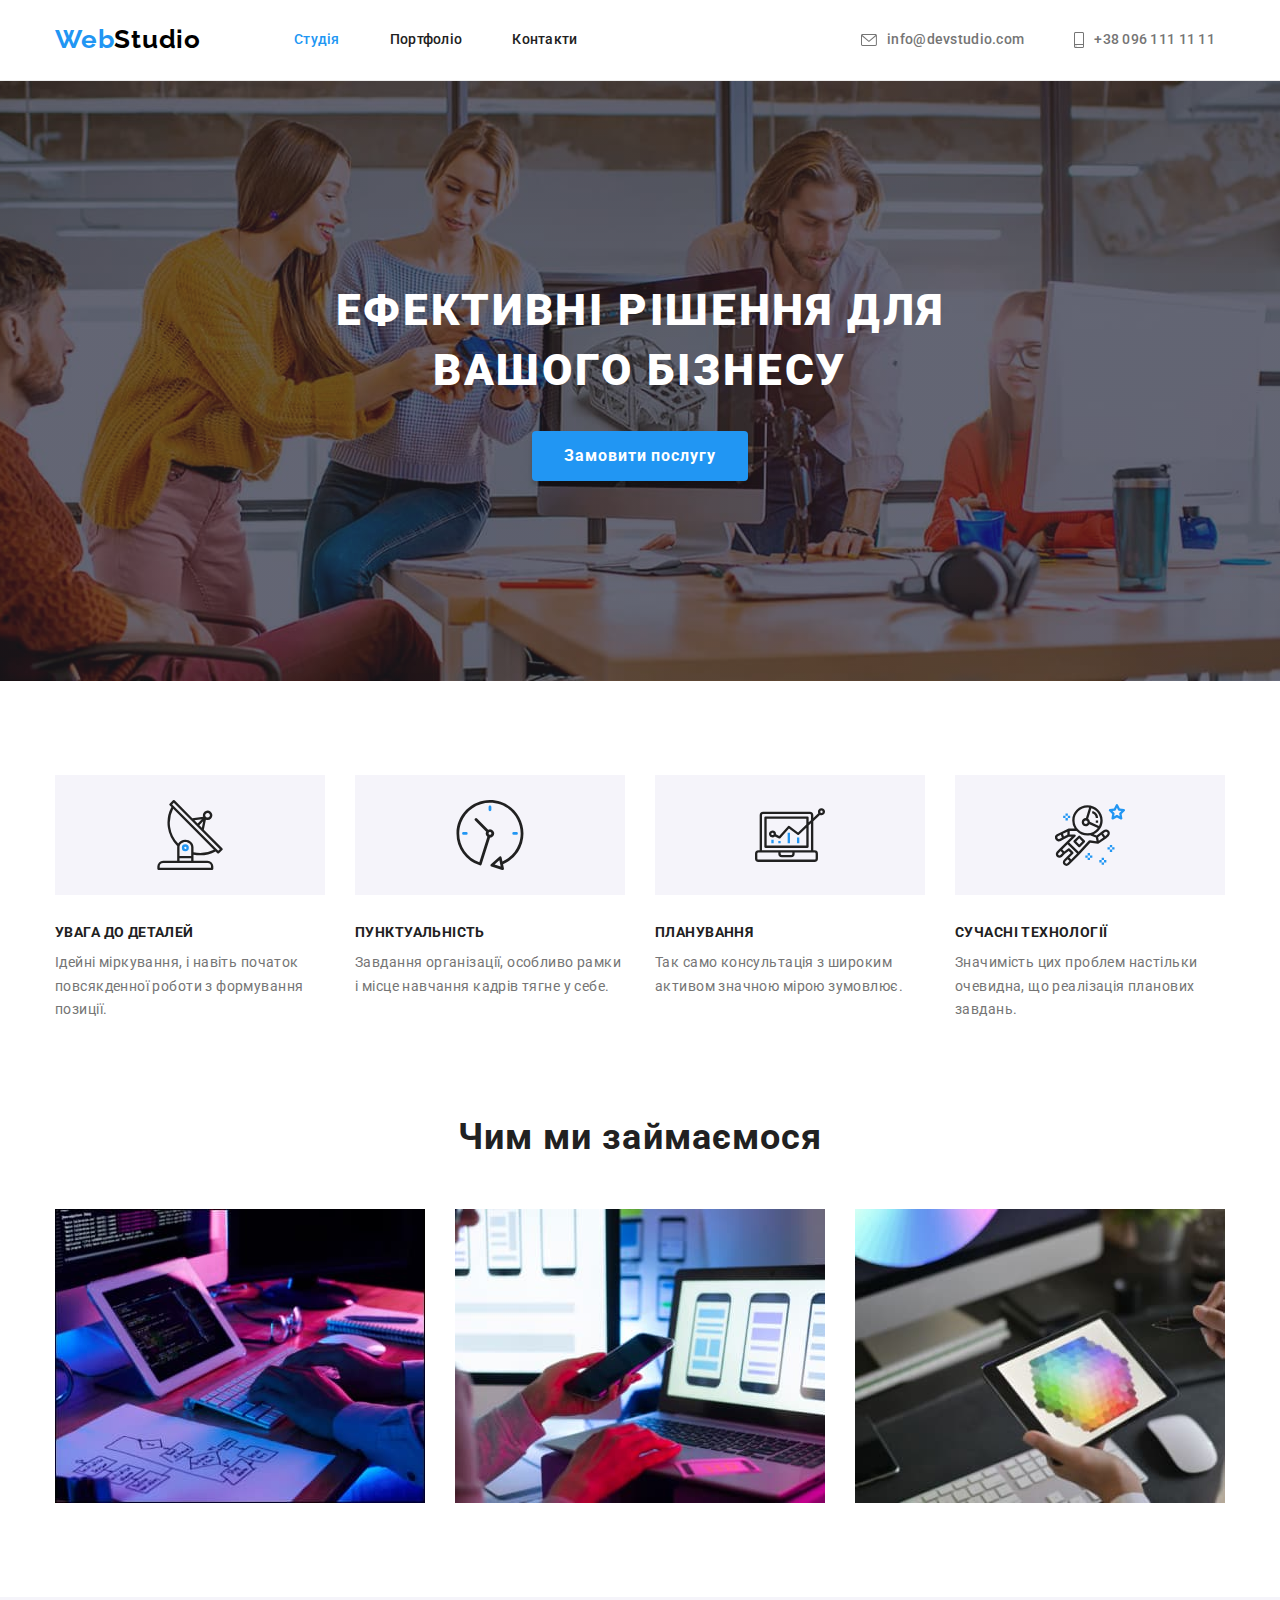
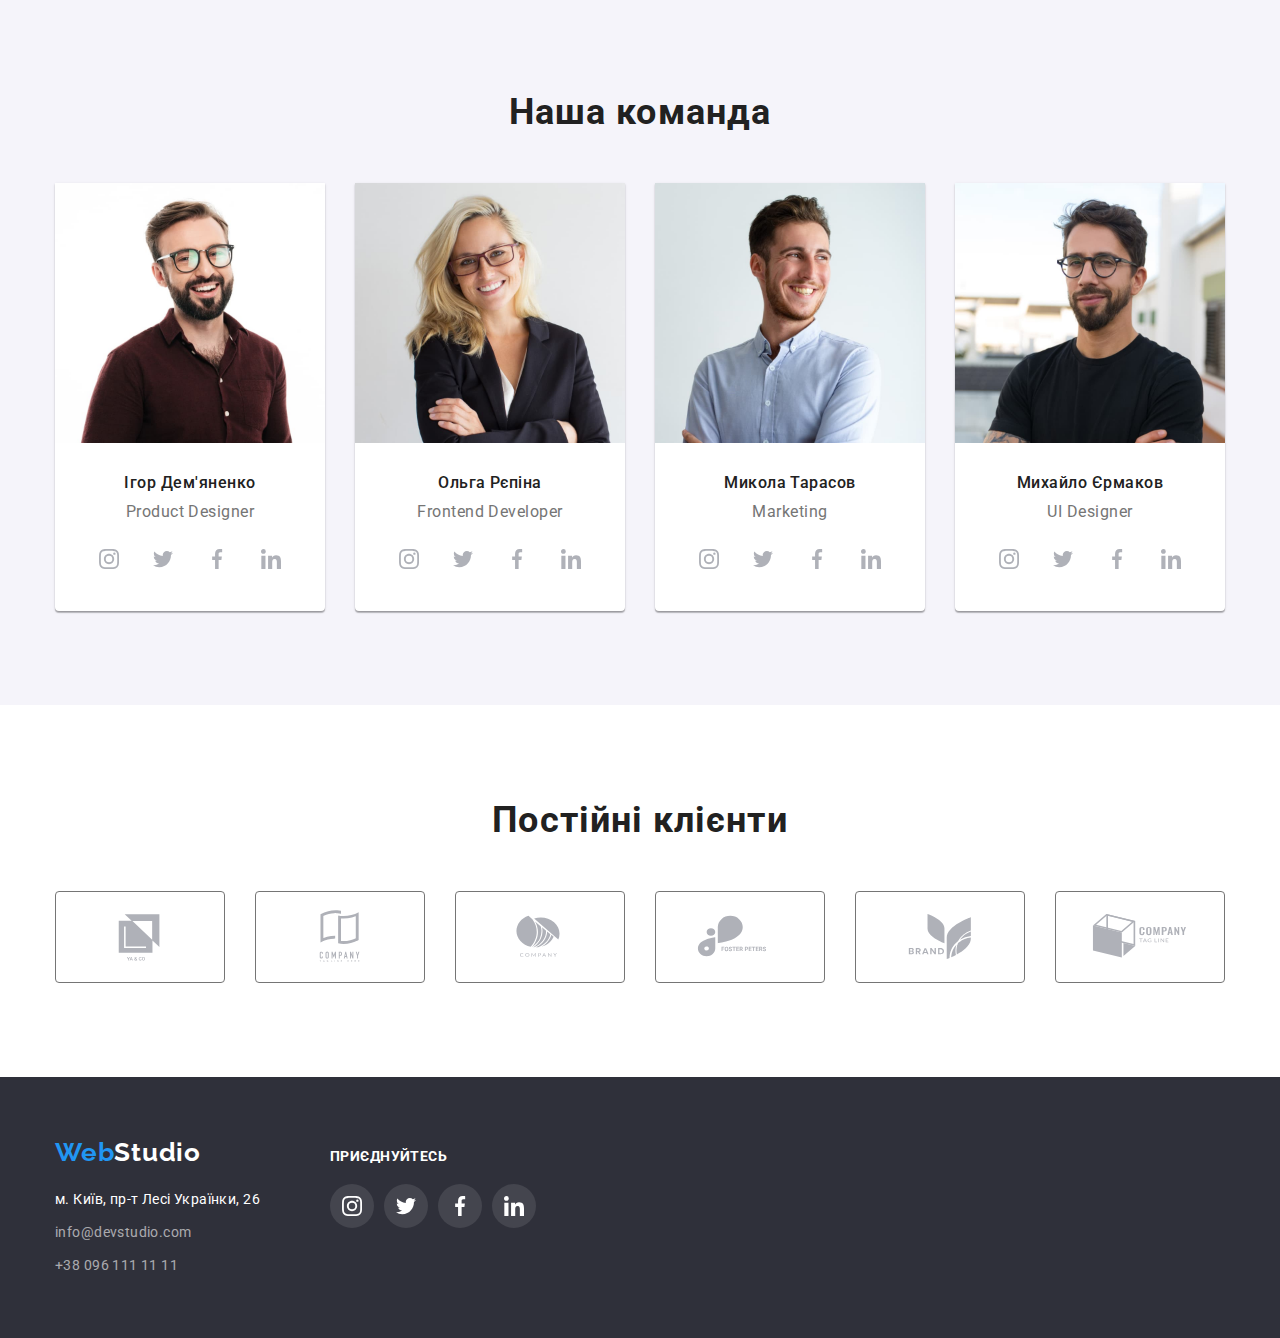
==== index.html @ b71aa913 "first commit with hw4 files" ====
<!DOCTYPE html>
<html lang="uk">
  <head>
    <meta charset="UTF-8" />
    <meta http-equiv="X-UA-Compatible" content="IE=edge" />
    <meta name="viewport" content="width=device-width, initial-scale=1.0" />
    <title>Студія</title>
    <link rel="preconnect" href="https://fonts.googleapis.com" />
    <link rel="preconnect" href="https://fonts.gstatic.com" crossorigin />
    <link
      href="https://fonts.googleapis.com/css2?family=Raleway:wght@700&family=Roboto:wght@400;500;700;900&display=swap"
      rel="stylesheet"
    />
    <link
      rel="stylesheet"
      href="https://cdn.jsdelivr.net/npm/modern-normalize@1.1.0/modern-normalize.min.css"
    />
    <link rel="stylesheet" href="./css/styles.css" />
  </head>
  <body>
    <!-- header of the site -->
    <header class="header-style">
      <div class="container header-container">
        <a class="header-logo link" href="./index.html">
          <span class="logo logo-web">Web</span
          ><span class="logo logo-studio-header">Studio</span></a
        >
        <div class="header-nav">
          <nav>
            <ul class="site-nav list">
              <li class="site-nav-item">
                <a class="header-nav-link link current" href="#">Студія</a>
              </li>
              <li class="site-nav-item">
                <a class="header-nav-link link" href="./portfolio.html"
                  >Портфоліо</a
                >
              </li>
              <li class="site-nav-item">
                <a class="header-nav-link link" href="#">Контакти</a>
              </li>
            </ul>
          </nav>
        </div>

        <div class="contact-container">
          <ul class="list contact">
            <li class="contact-item-icon contact-item">
              <a
                class="link contact-item-link contact"
                href="mailto:info@devstudio.com"
                ><svg class="header-icons" width="16" height="12">
                  <use href="./images/icons.svg#icon-envelope"></use>
                </svg>
                info@devstudio.com
              </a>
            </li>
            <li class="contact-item-icon contact-item">
              <a class="link contact-item-link contact" href="tel:+380961111111"
                ><svg class="header-icons" width="10" height="16">
                  <use href="./images/icons.svg#icon-smartphone"></use>
                </svg>
                +38 096 111 11 11
              </a>
            </li>
          </ul>
        </div>
      </div>
    </header>

    <!-- main content -->
    <main>
      <!-- hero -->
      <section class="hero">
        <div class="container hero-container">
          <h1 class="hero-sign">Ефективні рішення для вашого бізнесу</h1>
          <button type="button" class="button preliminary-btn">
            Замовити послугу
          </button>
        </div>
      </section>

      <!-- specialty -->
      <section class="section specialty">
        <div class="container">
          <h2 class="visually-hidden">Наші переваги</h2>
          <ul class="list specialty-list specialty-container">
            <li class="specialty-item">
              <div class="specialty-icons-container">
                <svg class="business-icons" width="70" height="70">
                  <use href="./images/icons.svg#icon-antenna"></use>
                </svg>
              </div>
              <h3 class="title">увага до деталей</h3>
              <p class="text">
                Ідейні міркування, і навіть початок повсякденної роботи з
                формування позиції.
              </p>
            </li>
            <li class="specialty-item">
              <div class="specialty-icons-container">
                <svg class="business-icons" width="70" height="70">
                  <use href="./images/icons.svg#icon-clock"></use>
                </svg>
              </div>

              <h3 class="title">пунктуальність</h3>
              <p class="text">
                Завдання організації, особливо&nbsp;рамки і місце навчання
                кадрів тягне у&nbsp;себе.
              </p>
            </li>
            <li class="specialty-item">
              <div class="specialty-icons-container">
                <svg class="business-icons" width="70" height="70">
                  <use href="./images/icons.svg#icon-diagram"></use>
                </svg>
              </div>

              <h3 class="title">планування</h3>
              <p class="text">
                Так само консультація з широким активом&nbsp;значною мірою
                зумовлює.
              </p>
            </li>
            <li class="specialty-item">
              <div class="specialty-icons-container">
                <svg class="business-icons" width="70" height="70">
                  <use href="./images/icons.svg#icon-astronaut"></use>
                </svg>
              </div>

              <h3 class="title">сучасні технології</h3>
              <p class="text">
                Значимість цих проблем настільки очевидна, що реалізація
                планових завдань.
              </p>
            </li>
          </ul>
        </div>
      </section>
      <!-- our business -->

      <section class="section business">
        <div class="container">
          <h2 class="section-title">Чим ми займаємося</h2>
          <div class="business-list-container">
            <ul class="list business-list">
              <li class="item">
                <img
                  src="./images/business1.jpg"
                  alt="вид послуг 1"
                  width="370"
                />
              </li>
              <li class="item">
                <img
                  src="./images/business2.jpg"
                  alt="вид послуг 2"
                  width="370"
                />
              </li>
              <li class="item">
                <img
                  src="./images/business3.jpg"
                  alt="вид послуг 3"
                  width="370"
                />
              </li>
            </ul>
          </div>
        </div>
      </section>
      <!-- our team -->
      <section class="section team">
        <div class="container team-container">
          <h2 class="section-title">Наша команда</h2>
          <div class="team-list-container">
            <ul class="list team-list">
              <li class="team-item">
                <img
                  src="./images/team1.jpg"
                  alt="фото Ігоря Дем'яненко"
                  width="270"
                />
                <div class="card">
                  <h3 class="title">Ігор Дем'яненко</h3>
                  <p class="text">Product Designer</p>
                  <ul class="list team-social">
                    <li class="team-social-items">
                      <a
                        class="team-icons-items"
                        href="http://instagram.com"
                        target="_blank"
                        rel="noopener nofollow noreferrer"
                      >
                        <svg class="team-icons" width="20" height="20">
                          <use href="./images/icons.svg#icon-instagram"></use>
                        </svg>
                      </a>
                    </li>

                    <li class="team-social-items">
                      <a
                        class="team-icons-items"
                        href="http://twitter.com"
                        target="_blank"
                        rel="noopener nofollow noreferrer"
                      >
                        <svg class="team-icons" width="20" height="20">
                          <use href="./images/icons.svg#icon-twitter"></use>
                        </svg>
                      </a>
                    </li>
                    <li class="team-social-items">
                      <a
                        class="team-icons-items"
                        href="http://facebook.com"
                        target="_blank"
                        rel="noopener nofollow noreferrer"
                      >
                        <svg class="team-icons" width="20" height="20">
                          <use href="./images/icons.svg#icon-facebook"></use>
                        </svg>
                      </a>
                    </li>
                    <li class="team-social-items">
                      <a
                        class="team-icons-items"
                        href="http://linkedin.com"
                        target="_blank"
                        rel="noopener nofollow noreferrer"
                      >
                        <svg class="team-icons" width="20" height="20">
                          <use href="./images/icons.svg#icon-linkedin"></use>
                        </svg>
                      </a>
                    </li>
                  </ul>
                </div>
              </li>
              <li class="team-item">
                <img
                  src="./images/team2.jpg"
                  alt="фото Ольги Рєпіною"
                  width="270"
                />
                <div class="card">
                  <h3 class="title">Ольга Рєпіна</h3>
                  <p class="text">Frontend Developer</p>
                  <ul class="list team-social">
                    <li class="team-social-items">
                      <a
                        class="team-icons-items"
                        href="http://instagram.com"
                        target="_blank"
                        rel="noopener nofollow noreferrer"
                      >
                        <svg class="team-icons" width="20" height="20">
                          <use href="./images/icons.svg#icon-instagram"></use>
                        </svg>
                      </a>
                    </li>

                    <li class="team-social-items">
                      <a
                        class="team-icons-items"
                        href="http://twitter.com"
                        target="_blank"
                        rel="noopener nofollow noreferrer"
                      >
                        <svg class="team-icons" width="20" height="20">
                          <use href="./images/icons.svg#icon-twitter"></use>
                        </svg>
                      </a>
                    </li>
                    <li class="team-social-items">
                      <a
                        class="team-icons-items"
                        href="http://facebook.com"
                        target="_blank"
                        rel="noopener nofollow noreferrer"
                      >
                        <svg class="team-icons" width="20" height="20">
                          <use href="./images/icons.svg#icon-facebook"></use>
                        </svg>
                      </a>
                    </li>
                    <li class="team-social-items">
                      <a
                        class="team-icons-items"
                        href="http://linkedin.com"
                        target="_blank"
                        rel="noopener nofollow noreferrer"
                      >
                        <svg class="team-icons" width="20" height="20">
                          <use href="./images/icons.svg#icon-linkedin"></use>
                        </svg>
                      </a>
                    </li>
                  </ul>
                </div>
              </li>
              <li class="team-item">
                <img
                  src="./images/team3.jpg"
                  alt="фото Миколи Тарасова"
                  width="270"
                />
                <div class="card">
                  <h3 class="title">Микола Тарасов</h3>
                  <p class="text">Marketing</p>
                  <ul class="list team-social">
                    <li class="team-social-items">
                      <a
                        class="team-icons-items"
                        href="http://instagram.com"
                        target="_blank"
                        rel="noopener nofollow noreferrer"
                      >
                        <svg class="team-icons" width="20" height="20">
                          <use href="./images/icons.svg#icon-instagram"></use>
                        </svg>
                      </a>
                    </li>

                    <li class="team-social-items">
                      <a
                        class="team-icons-items"
                        href="http://twitter.com"
                        target="_blank"
                        rel="noopener nofollow noreferrer"
                      >
                        <svg class="team-icons" width="20" height="20">
                          <use href="./images/icons.svg#icon-twitter"></use>
                        </svg>
                      </a>
                    </li>
                    <li class="team-social-items">
                      <a
                        class="team-icons-items"
                        href="http://facebook.com"
                        target="_blank"
                        rel="noopener nofollow noreferrer"
                      >
                        <svg class="team-icons" width="20" height="20">
                          <use href="./images/icons.svg#icon-facebook"></use>
                        </svg>
                      </a>
                    </li>
                    <li class="team-social-items">
                      <a
                        class="team-icons-items"
                        href="http://linkedin.com"
                        target="_blank"
                        rel="noopener nofollow noreferrer"
                      >
                        <svg class="team-icons" width="20" height="20">
                          <use href="./images/icons.svg#icon-linkedin"></use>
                        </svg>
                      </a>
                    </li>
                  </ul>
                </div>
              </li>
              <li class="team-item">
                <img
                  src="./images/team4.jpg"
                  alt="фото Михайла Єрмакова"
                  width="270"
                />
                <div class="card">
                  <h3 class="title">Михайло Єрмаков</h3>
                  <p class="text">UI Designer</p>
                  <ul class="list team-social">
                    <li class="team-social-items">
                      <a
                        class="team-icons-items"
                        href="http://instagram.com"
                        target="_blank"
                        rel="noopener nofollow noreferrer"
                      >
                        <svg class="team-icons" width="20" height="20">
                          <use href="./images/icons.svg#icon-instagram"></use>
                        </svg>
                      </a>
                    </li>

                    <li class="team-social-items">
                      <a
                        class="team-icons-items"
                        href="http://twitter.com"
                        target="_blank"
                        rel="noopener nofollow noreferrer"
                      >
                        <svg class="team-icons" width="20" height="20">
                          <use href="./images/icons.svg#icon-twitter"></use>
                        </svg>
                      </a>
                    </li>
                    <li class="team-social-items">
                      <a
                        class="team-icons-items"
                        href="http://facebook.com"
                        target="_blank"
                        rel="noopener nofollow noreferrer"
                      >
                        <svg class="team-icons" width="20" height="20">
                          <use href="./images/icons.svg#icon-facebook"></use>
                        </svg>
                      </a>
                    </li>
                    <li class="team-social-items">
                      <a
                        class="team-icons-items"
                        href="http://linkedin.com"
                        target="_blank"
                        rel="noopener nofollow noreferrer"
                      >
                        <svg class="team-icons" width="20" height="20">
                          <use href="./images/icons.svg#icon-linkedin"></use>
                        </svg>
                      </a>
                    </li>
                  </ul>
                </div>
              </li>
            </ul>
          </div>
        </div>
      </section>
      <section class="section clients">
        <div class="container">
          <h2 class="clients-text section-title">Постійні клієнти</h2>
          <ul class="clients-list list">
            <li class="client-items">
              <a href="" class="clients-icons-items">
                <svg class="client-icons" width="106" height="60">
                  <use href="./images/icons.svg#icon-logo-1"></use>
                </svg>
              </a>
            </li>
            <li class="client-items">
              <a href="" class="clients-icons-items">
                <svg class="client-icons" width="106" height="60">
                  <use href="./images/icons.svg#icon-logo-2"></use>
                </svg>
              </a>
            </li>
            <li class="client-items">
              <a href="" class="clients-icons-items">
                <svg class="client-icons" width="106" height="60">
                  <use href="./images/icons.svg#icon-logo-3"></use>
                </svg>
              </a>
            </li>
            <li class="client-items">
              <a href="" class="clients-icons-items">
                <svg class="client-icons" width="106" height="60">
                  <use href="./images/icons.svg#icon-logo-4"></use>
                </svg>
              </a>
            </li>
            <li class="client-items">
              <a href="" class="clients-icons-items">
                <svg class="client-icons" width="106" height="60">
                  <use href="./images/icons.svg#icon-logo-5"></use>
                </svg>
              </a>
            </li>
            <li class="client-items">
              <a href="" class="clients-icons-items">
                <svg class="client-icons" width="106" height="60">
                  <use href="./images/icons.svg#icon-logo-6"></use>
                </svg>
              </a>
            </li>
          </ul>
        </div>
      </section>
    </main>
    <!-- background -->
    <footer class="footer-style">
      <div class="container footer-container">
        <div class="footer-contacts">
          <a href="./index.html" class="link logo-footer"
            ><span class="logo logo-web">Web</span
            ><span class="logo logo-studio-footer">Studio</span></a
          >
          <address>
            <ul class="address-list list">
              <li class="footer-item">
                <a
                  href="https://goo.gl/maps/tbxTE9ojFHjDwj2v6"
                  target="_blank"
                  rel="noopener nofollow noreferrer"
                  class="location link"
                  >м. Київ, пр-т Лесі Українки, 26</a
                >
              </li>
              <li class="footer-item">
                <a href="mailto:info@devstudio.com" class="address-style link"
                  >info@devstudio.com</a
                >
              </li>
              <li class="footer-item">
                <a href="tel:+380961111111" class="address-style link"
                  >+38 096 111 11 11</a
                >
              </li>
            </ul>
          </address>
        </div>
        <div class="footer-social">
          <p class="footer-text">приєднуйтесь</p>
          <ul class="list footer-social-list">
            <li class="footer-social-item">
              <a
                href="http://instagram.com"
                target="_blank"
                rel="noopener nofollow noreferrer"
                class="footer-icons-items"
              >
                <svg class="footer-team-icons" width="20" height="20">
                  <use href="./images/icons.svg#icon-instagram"></use>
                </svg>
              </a>
            </li>
            <li class="footer-social-item">
              <a
                href="http://twitter.com"
                target="_blank"
                rel="noopener nofollow noreferrer"
                class="footer-icons-items"
              >
                <svg class="footer-team-icons" width="20" height="20">
                  <use href="./images/icons.svg#icon-twitter"></use>
                </svg>
              </a>
            </li>
            <li class="footer-social-item">
              <a
                href="http://facebook.com"
                target="_blank"
                rel="noopener nofollow noreferrer"
                class="footer-icons-items"
              >
                <svg class="footer-team-icons" width="20" height="20">
                  <use href="./images/icons.svg#icon-facebook"></use>
                </svg>
              </a>
            </li>
            <li class="footer-social-item">
              <a
                href="http://linkedin.com"
                target="_blank"
                rel="noopener nofollow noreferrer"
                class="footer-icons-items"
              >
                <svg class="footer-team-icons" width="20" height="20">
                  <use href="./images/icons.svg#icon-linkedin"></use>
                </svg>
              </a>
            </li>
          </ul>
        </div>
      </div>
    </footer>
  </body>
</html>
---- css/styles.css ----
html {
  box-sizing: border-box;
}

:root {
  --main-color: #212121;
  --active-color: #2196F3;
  --second-color: #757575;
  --button-color: #f5f4fa;
  --icons-color: #AFB1B8;
  --main-white-color: #ffffff;
  --hero-background: #2F303A;
  --main-background: #F5F5F5;
  --main-font: 'Roboto', sans-serif;
  --second-font: 'Raleway', sans-serif;
}

* ::after,
::before {
  box-sizing: inherit;
}

body {
  font-family: 'Roboto', sans-serif;
  color: var(--main-color);
  background-color: var(--main-white-color);
}

a {
  text-decoration: none;
}

h1,
h2,
h3,
h4,
h5,
h6,
p,
ul {
  margin: 0px;
  padding: 0px;
}

img {
  display: block;
  max-width: 100%;
  height: auto;
}

.list {
  list-style: none;
}

.section-title {
  font-weight: 700;
  font-size: 36px;
  line-height: 1.17;
  text-align: center;
  letter-spacing: 0.03em;
}

.text {
  letter-spacing: 0.03em;
  color: var(--second-color);
}

.button {
  cursor: pointer;
  font-family: inherit;
  text-align: center;
  border-radius: 4px;
  border: transparent;
}

.container {
  width: 1200px;
  margin-left: auto;
  margin-right: auto;
  padding: 0 15px;
}

/* header styles */
/* logo comment */

.header-style {
  border-bottom: 1px solid #ECECEC;
}

.header-container {
  display: flex;

  padding: 0 15px 0 15px;
}

.header-nav {
  display: flex;
  align-items: center;
}

.logo {
  font-family: var(--second-font);
  font-weight: 700;
  font-size: 26px;
  line-height: 1.19;
  letter-spacing: 0.03em;
}

.header-logo {
  margin-right: 93px;
  padding: 24px 0;
  align-items: center;
}

.site-nav,
.contact {
  font-weight: 500;
  font-size: 14px;
  line-height: 1.14;
  letter-spacing: 0.02em;
}

.site-nav-item:not(:last-child) {
  margin-right: 50px;
}

.site-nav .link {
  color: var(--main-color);
}

.header-nav-link {
  display: block;
  padding: 32px 0;
}

.contact {
  color: var(--second-color);
  display: flex;
  align-items: center;
  justify-content: center;
}

.contact-container {
  display: flex;
  align-items: center;
  margin-left: auto;
}

.contact .contact-item:not(:last-child) {
  margin-right: 50px;
}

.contact-item-link {
  padding: 32px 0;
}

.contact-item-icon {
  margin-right: 10px;
  fill: var(--second-color);

}

/* .contact .mail {
  padding: 32px 0;
} */

.site-nav .link:hover,
.site-nav .link:focus,
.contact .link:hover,
.contact .link:focus,
.footer-style .link:hover,
.footer-style .link:focus,
.contact-item-icon:hover,
.contact-item-icon:focus {
  color: var(--active-color);
  fill: currentColor;
}

.header-icons {
  margin-right: 10px;
  /* padding-right: 10px; */
}

.site-nav .link:active,
.contact .link:active {
  color: var(--active-color);
}

.site-nav .link.current {
  color: var(--active-color);
}

.site-nav {
  display: flex;
}

.visually-hidden {
  position: absolute;
  width: 1px;
  height: 1px;
  margin: -1px;
  border: 0;
  padding: 0;
  white-space: nowrap;
  clip-path: inset(100%);
  clip: rect(0 0 0 0);
  overflow: hidden;
}

/* main styles */
.section {
  padding-bottom: 94px;
}

/* hero styles */
.hero {
  background: var(--hero-background);
  padding-top: 200px;
  padding-bottom: 200px;
  background-image: linear-gradient(rgba(47, 48, 58, 0.4), rgba(47, 48, 58, 0.4)), url(../images/background-hero.jpg);
  background-repeat: no-repeat;
  max-width: 1600px;
  margin-left: auto;
  margin-right: auto;
  background-position: center;
  background-size: cover;
}

h1 {
  font-weight: 900;
  font-size: 44px;
  line-height: 1.36;
  text-align: center;
  letter-spacing: 0.06em;
  text-transform: uppercase;
  color: var(--main-white-color);
  margin-bottom: 30px;
}

.hero-sign {
  margin-left: auto;
  margin-right: auto;
  width: 696px;
}

.preliminary-btn {
  font-weight: 700;
  font-size: 16px;
  line-height: 1.88;
  letter-spacing: 0.06em;
  color: var(--main-white-color);
  background-color: var(--active-color);
  box-shadow: 0px 4px 4px rgba(0, 0, 0, 0.15);

  display: block;
  margin-left: auto;
  margin-right: auto;
  align-items: center;
  height: 50px;
  width: 216px;
}

.preliminary-btn:hover,
.preliminary-btn:focus {
  background-color: #188CE8;
}

.filter-btn:hover,
.filter-btn:focus {
  color: var(--main-white-color);
  background: var(--active-color);
}

/* specialty styles */

.specialty {
  padding-top: 94px;
}

.specialty-container {
  display: flex;
  padding-left: 0;
}

.specialty-icons-container {
  width: 270px;
  background-color: #F5F4FA;
  display: flex;
  align-items: center;
  justify-content: center;
  margin-bottom: 30px;
  padding: 25px 100px;
}

.business-icons {
  fill: #212121;

}

.specialty .title {
  font-weight: 700;
  font-size: 14px;
  line-height: 1.14;
  letter-spacing: 0.03em;
  text-transform: uppercase;
  margin-bottom: 10px;
}

.specialty .text {
  font-size: 14px;
  line-height: 1.71;
}

.specialty-item {
  width: 270px;
}

.specialty-item:not(:last-child) {
  margin-right: 30px;
}

/* our business styles */
.business-list {
  display: flex;
}

.business .section-title {
  margin-bottom: 50px;
}

.business .item:not(:last-child) {
  margin-right: 30px;
}

.business .item {
  margin-bottom: 0px;
}

/* out team styles */
.team {
  letter-spacing: 0.03em;
  text-align: center;
  background: var(--button-color);
  padding-top: 94px;
}

.team .section-title {
  margin-bottom: 50px;
}


.team-list {
  display: flex;
  padding-right: 0;
}

.team-item {
  background: var(--main-white-color);
  box-shadow: 0px 1px 3px rgba(0, 0, 0, 0.12), 0px 1px 1px rgba(0, 0, 0, 0.14), 0px 2px 1px rgba(0, 0, 0, 0.2);
  border-radius: 0px 0px 4px 4px;
  flex-basis: calc((100% - 30px) / 4);
}

.team-item:not(:last-child) {
  margin-right: 30px;
}

.team .title {
  font-weight: 500;
  font-size: 16px;
  line-height: 1.1875;
  text-align: center;
  letter-spacing: 0.03em;
  margin-bottom: 10px;
}

.team-social {
  display: flex;
  align-items: center;
  justify-content: center;
  color: var(--icons-color);
  flex-basis: calc((100% - 10px) / 4);
}


.team-social-items {
  width: 44px;
  height: 44px;
  fill: var(--icons-color);
}

.team-icons-items {
  display: flex;
  width: 100%;
  height: 100%;
  align-items: center;
  justify-content: center;
  fill: var(--icons-color);
}

.team-icons-items:hover,
.team-icons-items:focus {
  fill: var(--main-white-color);
  border-radius: 50%;
  background-color: var(--active-color);
}

.team-social-items {
  border-radius: 50%;
}

.team-social-items:not(:last-child) {
  margin-right: 10px;
}

.team .text {
  font-size: 16px;
  line-height: 1.19;
  text-align: center;
  margin-bottom: 16px;
}

.team .card {
  padding-top: 30px;
  padding-bottom: 30px;
}

/* clients-styles */
.clients {
  padding-top: 94px;
}

.clients-text {
  margin-bottom: 50px;
}

.clients-list {
  display: flex;
  align-items: center;
  justify-content: space-between;
}

.client-items {
  fill: var(--icons-color);
}

.clients-icons-items {
  border: 1px solid var(--second-color);
  border-radius: 4px;
  fill: var(--icons-color);
  display: flex;
  align-items: center;
  justify-content: center;
  width: 170px;
  height: 92px;
}

.clients-icons-items:hover,
.clients-icons-items:focus {
  fill: var(--active-color);
  border: 1px solid var(--active-color);
}

/* projects-styles */

.project-section {
  padding-top: 94px;
  padding-bottom: 94px;
}

.projects-filter {
  display: flex;
  flex-wrap: wrap;
  margin-bottom: 50px;
  justify-content: center;
}

.filter-btn {
  font-weight: 500;
  font-size: 16px;
  line-height: 1.62;
  letter-spacing: 0.03em;
  color: var(--main-color);
  background: var(--button-color);
  /* box-shadow: 0px 3px 1px rgba(0, 0, 0, 0.1), 0px 1px 2px rgba(0, 0, 0, 0.08), 0px 2px 2px rgba(0, 0, 0, 0.12); */
  padding: 6px 22px;
}

.filter-btn:hover,
.filter-btn:focus {
  box-shadow: 0px 3px 1px rgba(0, 0, 0, 0.1), 0px 1px 2px rgba(0, 0, 0, 0.08), 0px 2px 2px rgba(0, 0, 0, 0.12);
}

.filter-item:not(:last-child) {
  margin-right: 8px;
}

.projects .title {
  font-weight: 700;
  font-size: 18px;
  line-height: 2;
  letter-spacing: 0.06em;
  margin-bottom: 4px;
}

.projects .text {
  font-size: 16px;
  line-height: 1.875;
}

.projects {
  background-color: var(--main-white-color);
  display: flex;
  flex-wrap: wrap;
  align-items: center;
}

.project-description {
  padding: 20px 24px;
  border: 1px solid #EEEEEE;
  border-top: none;
}

.item {

  margin-bottom: 30px;
  margin-right: 30px;
  flex-basis: calc((100% - 30px * 2) / 3);
}

.item:nth-child(3n+3) {
  margin-right: 0;
}

.item:nth-last-child(-n+3) {
  margin-bottom: 0;
}

.item:hover {
  box-shadow: 0px 1px 1px rgba(0, 0, 0, 0.12), 0px 4px 4px rgba(0, 0, 0, 0.06), 1px 4px 6px rgba(0, 0, 0, 0.16);
}

/* footer styles */
.footer-container {
  display: flex;
  align-items: baseline;
}

.footer-style {
  background: #2F303A;
  padding-top: 60px;
  padding-bottom: 60px;
}

.logo-footer-style {
  padding-bottom: 20px;
}

.logo-web {
  color: var(--active-color);
}

.logo-studio-header {
  color: #000000;
}

.logo-studio-footer {
  color: var(--main-white-color);
}

.logo-footer {
  display: inline-block;
  margin-bottom: 20px;
}

address {
  font-style: normal;
  font-size: 14px;
  line-height: 1.71;
  letter-spacing: 0.03em;
}

.address-list .location {
  color: var(--main-white-color);
}

/* a[href*="goo.gl"] {
  color: var(--main-white-color);
} */

/* a[href*="goo.gl"]:hover,
a[href*="goo.gl"]:focus {
  color: var(--active-color);
} */

.address-style {
  color: rgba(255, 255, 255, 0.6);
}

.footer-item:not(:last-child) {
  margin-bottom: 9px;

}

.footer-contacts {
  margin-right: 70px;
}

.footer-social-list {
  display: flex;
  align-items: center;
  margin-left: 0;
}

.footer-social {
  align-items: center;
}

.footer-text {
  font-weight: 700;
  font-size: 14px;
  line-height: 16px;
  letter-spacing: 0.03em;
  text-transform: uppercase;

  color: #FFFFFF;
  margin-bottom: 20px;
}

.footer-icons-items {
  width: 44px;
  height: 44px;
  display: flex;
  align-items: center;
  justify-content: center;
}

.footer-social-item:not(:last-child) {
  margin-right: 10px;
}

.footer-social-item {
  border-radius: 50%;
  background: rgba(255, 255, 255, 0.1);
}

.footer-social-item:hover {
  background: var(--active-color);
}

.footer-team-icons {
  fill: var(--main-white-color);
}

.footer-team-icons:hover,
.footer-team-icons:focus {
  fill: var(--main-white-color);
}

.footer-icons-items:focus {
  background-color: var(--active-color);
  border-radius: 50%;
}
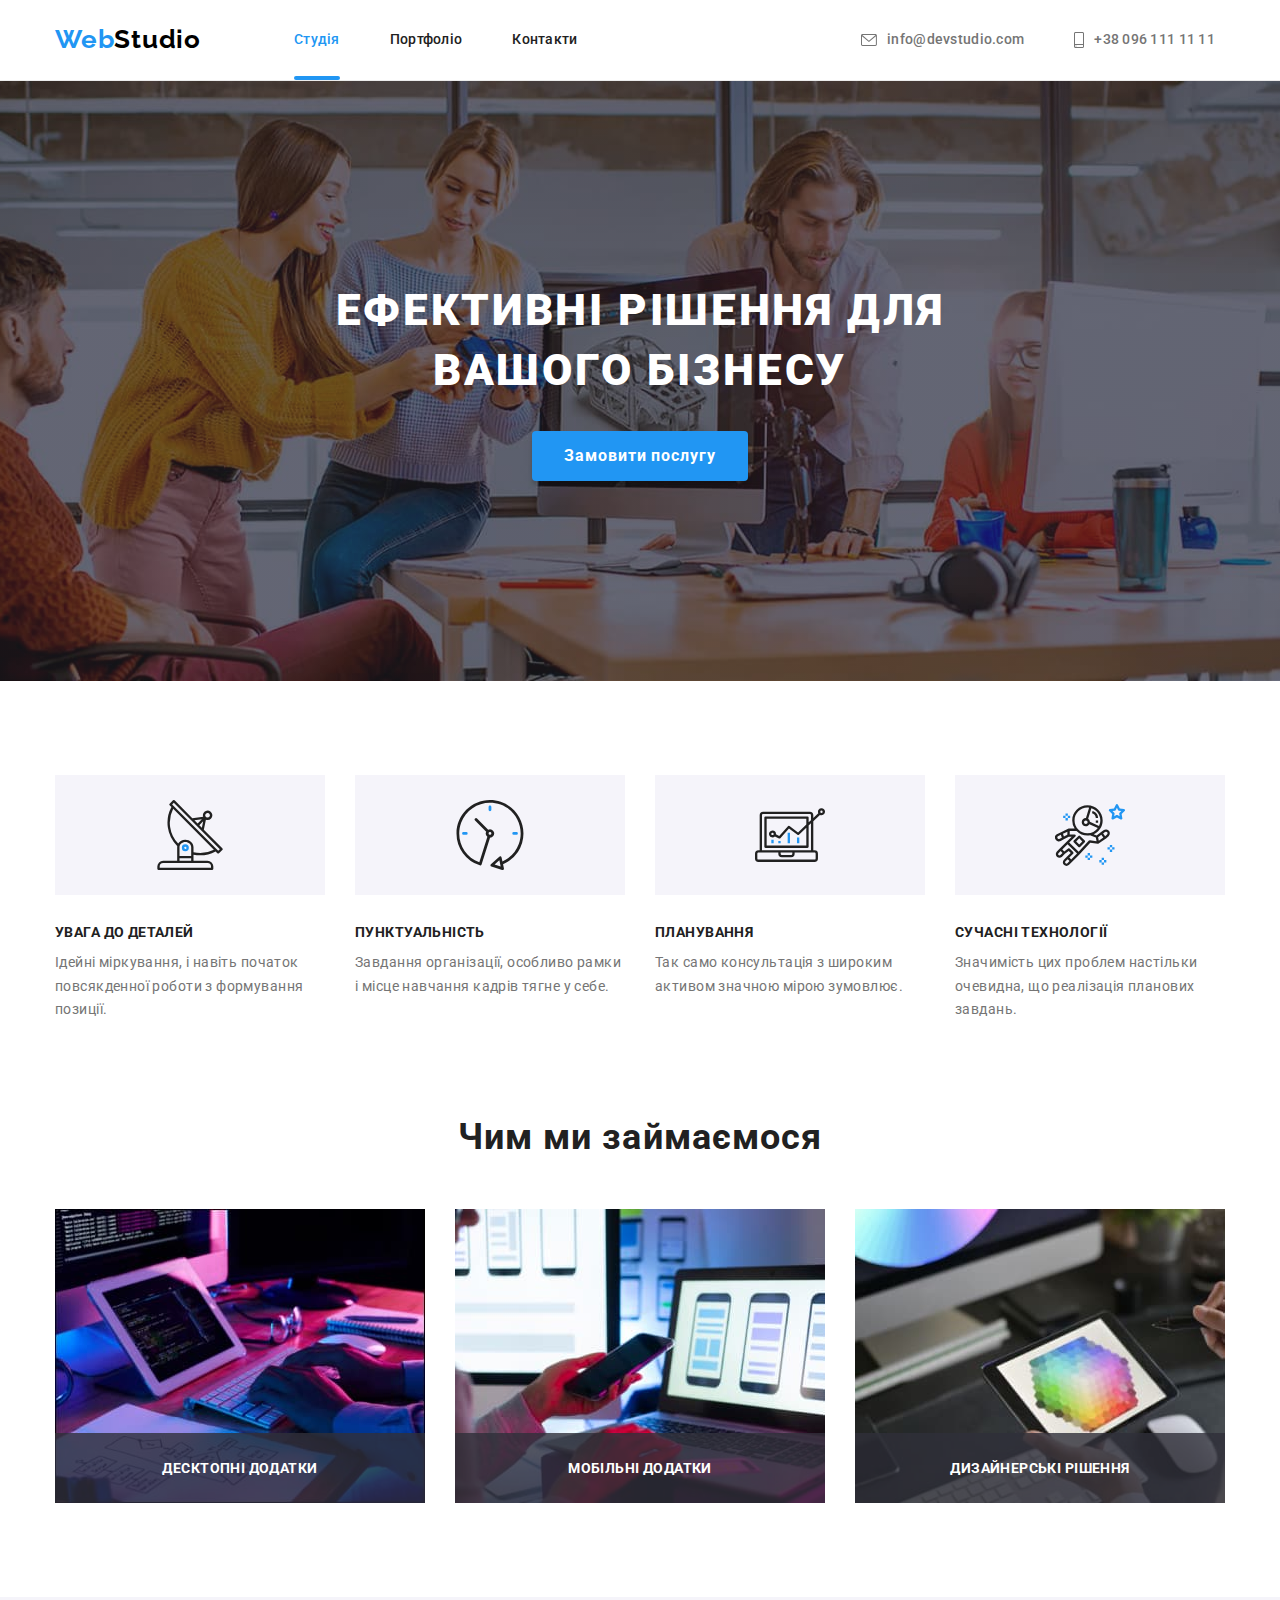
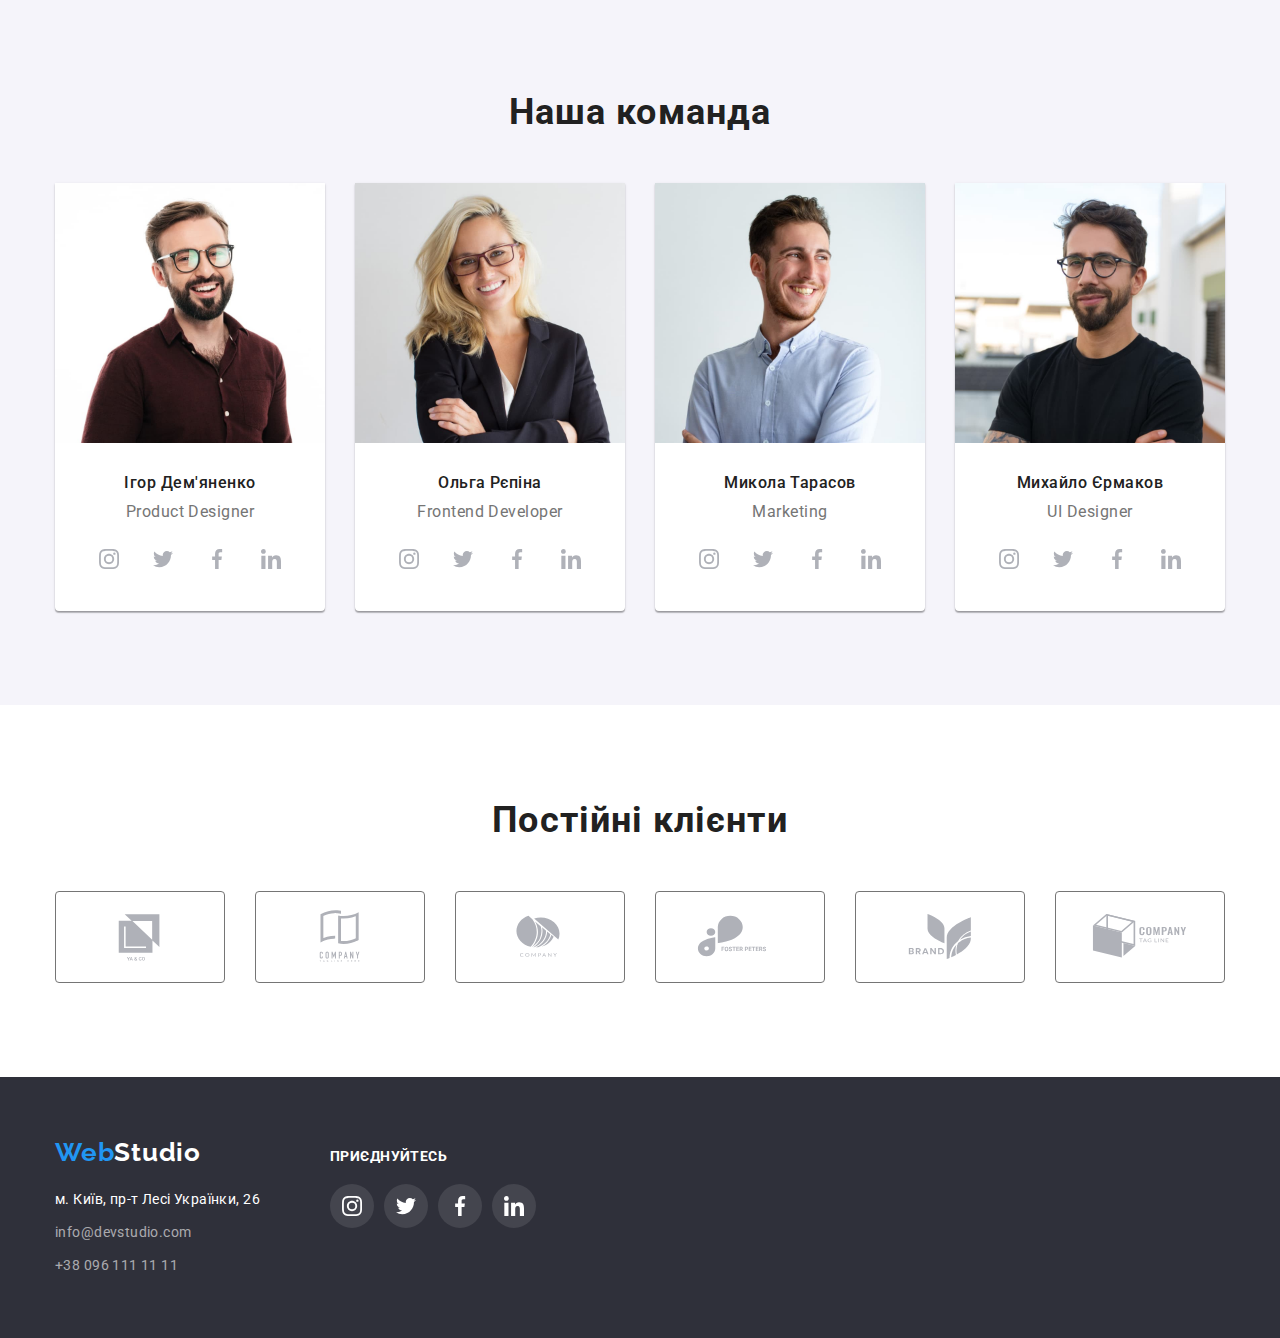
==== commit 86574dac: "Commit to HW5" ====
--- a/index.html
+++ b/index.html
@@ -144,28 +144,38 @@
       <section class="section business">
         <div class="container">
           <h2 class="section-title">Чим ми займаємося</h2>
-          <div class="business-list-container">
             <ul class="list business-list">
               <li class="item">
-                <img
-                  src="./images/business1.jpg"
-                  alt="вид послуг 1"
-                  width="370"
-                />
-              </li>
-              <li class="item">
-                <img
-                  src="./images/business2.jpg"
-                  alt="вид послуг 2"
-                  width="370"
-                />
-              </li>
-              <li class="item">
-                <img
-                  src="./images/business3.jpg"
-                  alt="вид послуг 3"
-                  width="370"
-                />
+                <div class="business-desc-container">
+                  <img
+  src="./images/business1.jpg"
+  alt="вид послуг 1"
+  width="370px"
+    />
+                 <p class="business-text">десктопні додатки</p>
+                </div>  
+              </li>
+
+                <li class="item">
+              <div class="business-desc-container">
+                  <img
+                    src="./images/business2.jpg"
+                    alt="вид послуг 2"
+                    width="370"
+                  />
+                  <p class="business-text">мобільні додатки</p>
+              </div>
+                 </li>
+               <li class="item">
+              <div class="business-desc-container">
+                  <img
+                    src="./images/business3.jpg"
+                    alt="вид послуг 3"
+                    width="370"
+                  />
+              
+                  <p class="business-text">дизайнерські рішення</p>
+                </div>
               </li>
             </ul>
           </div>
--- a/css/styles.css
+++ b/css/styles.css
@@ -124,6 +124,10 @@
   margin-right: 50px;
 }
 
+.site-nav-item {
+  margin-bottom: 0;
+}
+
 .site-nav .link {
   color: var(--main-color);
 }
@@ -131,6 +135,23 @@
 .header-nav-link {
   display: block;
   padding: 32px 0;
+  position: relative;
+}
+
+/* .header-nav-link.current {
+  color: var(--active-color);
+} */
+
+.header-nav-link.current::after {
+  content: "";
+  display: block;
+  width: 100%;
+  height: 4px;
+  border-radius: 2px;
+  background-color: var(--active-color);
+  position: absolute;
+  bottom: 0;
+  left: 0;
 }
 
 .contact {
@@ -334,6 +355,35 @@
 
 .business .item {
   margin-bottom: 0px;
+  flex-basis: calc((100% - 30px) / 3);
+
+}
+
+.business-desc-container {
+  display: flex;
+  position: relative;
+}
+
+.business-text {
+  display: flex;
+  align-items: center;
+  justify-content: center;
+  position: absolute;
+  bottom: 0;
+  left: 0;
+
+  font-weight: 700;
+  font-size: 14px;
+  line-height: calc(16 / 14);
+  letter-spacing: 0.03em;
+  text-transform: uppercase;
+
+  color: var(--main-white-color);
+  background: rgba(47, 48, 58, 0.8);
+  padding: 27px 0;
+  /* width: 97%; */
+  width: 370px;
+
 }
 
 /* out team styles */
@@ -515,29 +565,60 @@
   align-items: center;
 }
 
+.thumb {
+  position: relative;
+  overflow: hidden;
+}
+
+.projects-overlay {
+  position: absolute;
+  display: flex;
+  width: 370px;
+  height: 100%;
+  top: 0;
+  left: 0;
+
+  transform: translateY(100%);
+  transition: transform 250ms cubic-bezier(0.4, 0, 0.2, 1);
+}
+
+.projects-item:hover .projects-overlay {
+  background-color: var(--active-color);
+  transform: translateY(0);
+}
+
 .project-description {
   padding: 20px 24px;
   border: 1px solid #EEEEEE;
   border-top: none;
 }
 
-.item {
-
+.projects-item {
   margin-bottom: 30px;
   margin-right: 30px;
   flex-basis: calc((100% - 30px * 2) / 3);
 }
 
-.item:nth-child(3n+3) {
+.projects-item:nth-child(3n+3) {
   margin-right: 0;
 }
 
-.item:nth-last-child(-n+3) {
+.projects-item:nth-last-child(-n+3) {
   margin-bottom: 0;
 }
 
-.item:hover {
+.projects-item:hover {
   box-shadow: 0px 1px 1px rgba(0, 0, 0, 0.12), 0px 4px 4px rgba(0, 0, 0, 0.06), 1px 4px 6px rgba(0, 0, 0, 0.16);
+}
+
+.projects-overlay-text {
+  position: absolute;
+  font-size: 18px;
+  line-height: calc(28 / 18);
+  letter-spacing: 0.03em;
+  color: var(--main-white-color);
+  background-color: var(--active-color);
+  padding: 63px 24px;
 }
 
 /* footer styles */
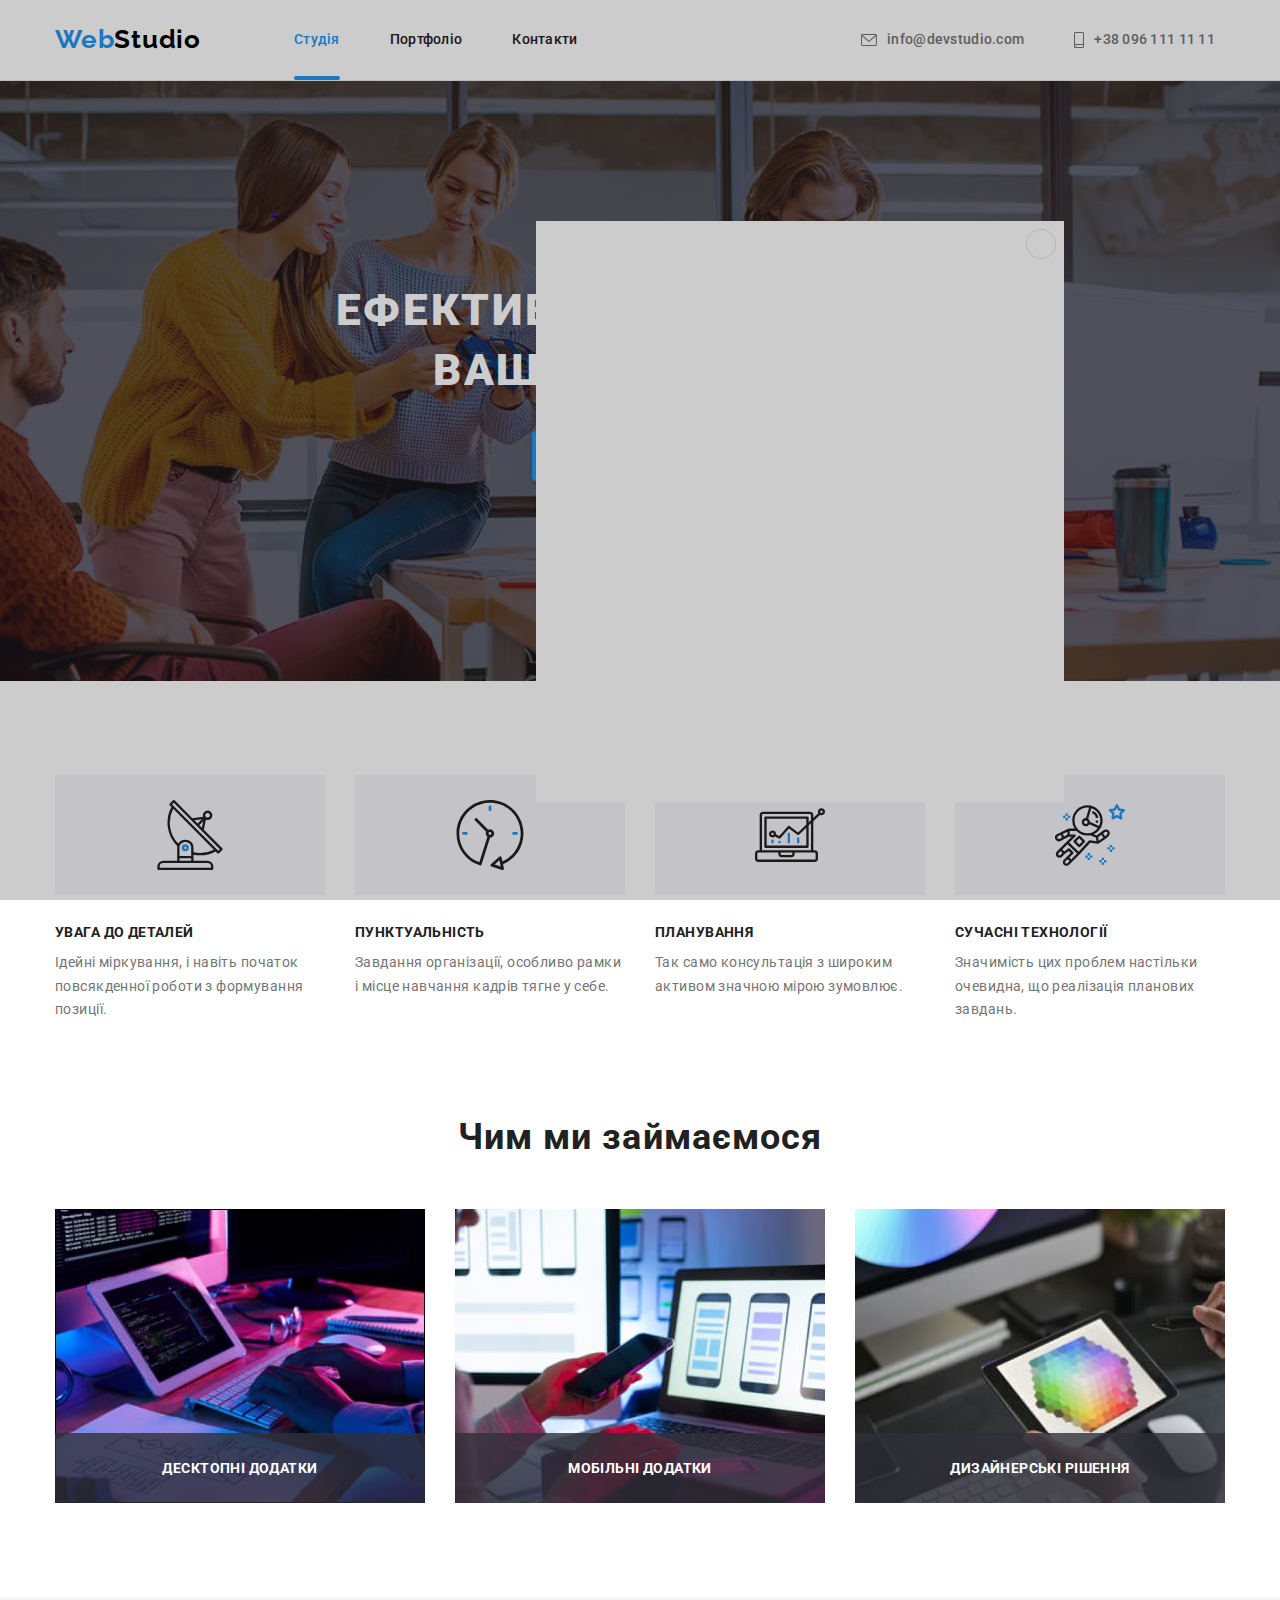
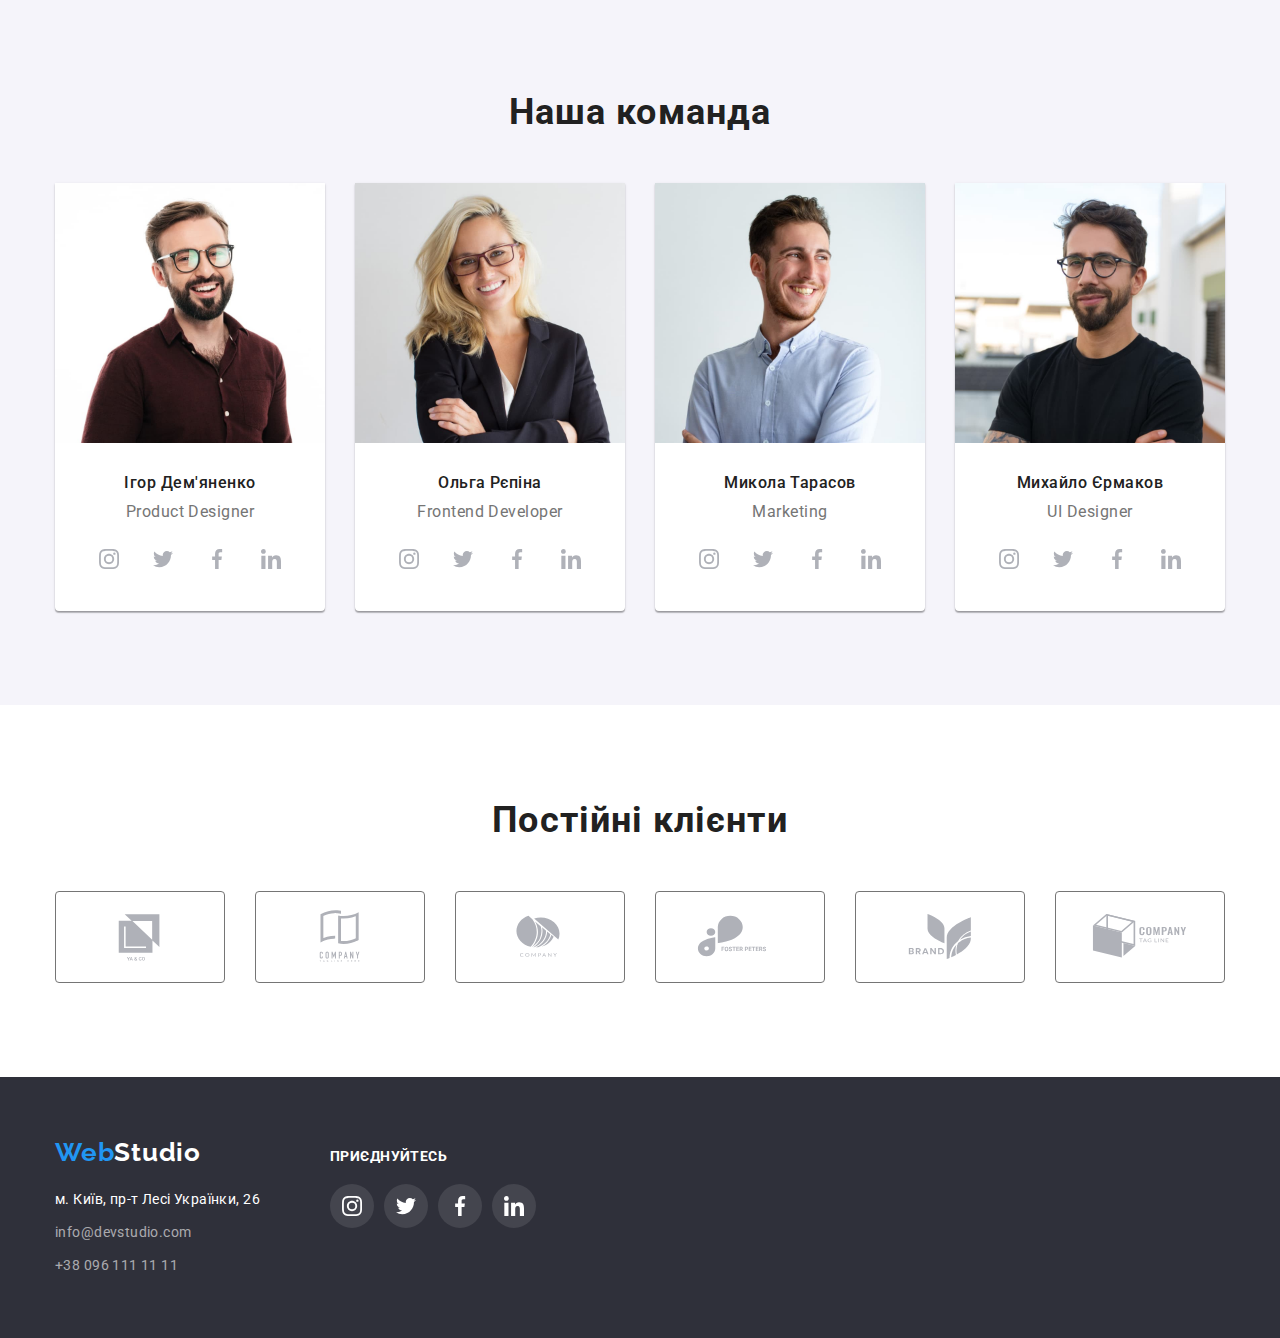
==== commit c8dc8b68: "Modal added" ====
--- a/index.html
+++ b/index.html
@@ -576,5 +576,15 @@
         </div>
       </div>
     </footer>
+        <!-- modal window -->
+        <div class="backdrop"></div>
+        <div class="modal">
+    <button class="close-btn" type="button"><svg class="modal-icon" width="18" height="18">
+      <use href="./images/icons/close.svg#icon-close"></use>
+    </svg></button>
+    <script src="./js/header-scroll.js"></script>
+        </div>
+      </div>
+    
   </body>
 </html>
--- a/css/styles.css
+++ b/css/styles.css
@@ -13,6 +13,8 @@
   --main-background: #F5F5F5;
   --main-font: 'Roboto', sans-serif;
   --second-font: 'Raleway', sans-serif;
+  --slow-transform: color 250ms cubic-bezier(0.4, 0, 0.2, 1);
+  --idx-backdrop: 1000;
 }
 
 * ::after,
@@ -130,6 +132,7 @@
 
 .site-nav .link {
   color: var(--main-color);
+  transition: color var(--slow-transform);
 }
 
 .header-nav-link {
@@ -159,6 +162,7 @@
   display: flex;
   align-items: center;
   justify-content: center;
+  transition: color var(--slow-transform);
 }
 
 .contact-container {
@@ -178,6 +182,7 @@
 .contact-item-icon {
   margin-right: 10px;
   fill: var(--second-color);
+  transition: fill var(--slow-transform);
 
 }
 
@@ -209,6 +214,7 @@
 
 .site-nav .link.current {
   color: var(--active-color);
+  transition: color var(--slow-transform);
 }
 
 .site-nav {
@@ -272,6 +278,7 @@
   color: var(--main-white-color);
   background-color: var(--active-color);
   box-shadow: 0px 4px 4px rgba(0, 0, 0, 0.15);
+  transition: color var(--slow-transform);
 
   display: block;
   margin-left: auto;
@@ -429,6 +436,7 @@
   align-items: center;
   justify-content: center;
   color: var(--icons-color);
+  transition: color var(--slow-transform);
   flex-basis: calc((100% - 10px) / 4);
 }
 
@@ -437,6 +445,7 @@
   width: 44px;
   height: 44px;
   fill: var(--icons-color);
+  transition: var(--slow-fill-transform);
 }
 
 .team-icons-items {
@@ -492,12 +501,14 @@
 
 .client-items {
   fill: var(--icons-color);
+  transition: fill var(--slow-transform);
 }
 
 .clients-icons-items {
   border: 1px solid var(--second-color);
   border-radius: 4px;
   fill: var(--icons-color);
+  transition: color var(--slow-transform), fill var(--slow-transform);
   display: flex;
   align-items: center;
   justify-content: center;
@@ -534,6 +545,7 @@
   background: var(--button-color);
   /* box-shadow: 0px 3px 1px rgba(0, 0, 0, 0.1), 0px 1px 2px rgba(0, 0, 0, 0.08), 0px 2px 2px rgba(0, 0, 0, 0.12); */
   padding: 6px 22px;
+  transition: color var(--slow-transform), background-color var(--slow-transform);
 }
 
 .filter-btn:hover,
@@ -560,6 +572,7 @@
 
 .projects {
   background-color: var(--main-white-color);
+  transition: background-color var(--slow-transform);
   display: flex;
   flex-wrap: wrap;
   align-items: center;
@@ -663,6 +676,7 @@
 
 .address-list .location {
   color: var(--main-white-color);
+  transition: color var(--slow-transform);
 }
 
 /* a[href*="goo.gl"] {
@@ -676,6 +690,8 @@
 
 .address-style {
   color: rgba(255, 255, 255, 0.6);
+  transition: color var(--slow-transform);
+
 }
 
 .footer-item:not(:last-child) {
@@ -723,6 +739,7 @@
 .footer-social-item {
   border-radius: 50%;
   background: rgba(255, 255, 255, 0.1);
+  transition: background-color var(--slow-transform);
 }
 
 .footer-social-item:hover {
@@ -731,6 +748,7 @@
 
 .footer-team-icons {
   fill: var(--main-white-color);
+  transition: fill var(--slow-transform);
 }
 
 .footer-team-icons:hover,
@@ -741,4 +759,48 @@
 .footer-icons-items:focus {
   background-color: var(--active-color);
   border-radius: 50%;
+}
+
+/* modal window */
+.backdrop {
+  position: fixed;
+  top: 0;
+  left: 0;
+  width: 100%;
+  height: 100%;
+  background-color: rgba(0, 0, 0, 0.2);
+  z-index: var(--idx-backdrop);
+}
+
+.modal {
+  position: absolute;
+  width: 50%;
+  height: 50%;
+  transform: translate(0%, 0%);
+  width: 528px;
+  height: 581px;
+  left: 536px;
+  top: 221px;
+  background-color: var(--main-white-color);
+}
+
+.close-btn {
+  position: absolute;
+  width: 30px;
+  height: 30px;
+  padding: 0;
+  top: 8px;
+  right: 8px;
+  display: flex;
+  align-items: center;
+  justify-content: center;
+  fill: var(--main-color);
+  background-color: transparent;
+  border-radius: 50%;
+  background: var(--main-white-color);
+  border: 1px solid rgba(0, 0, 0, 0.1);
+}
+
+.modal-icon {
+  stroke: var(--main-color);
 }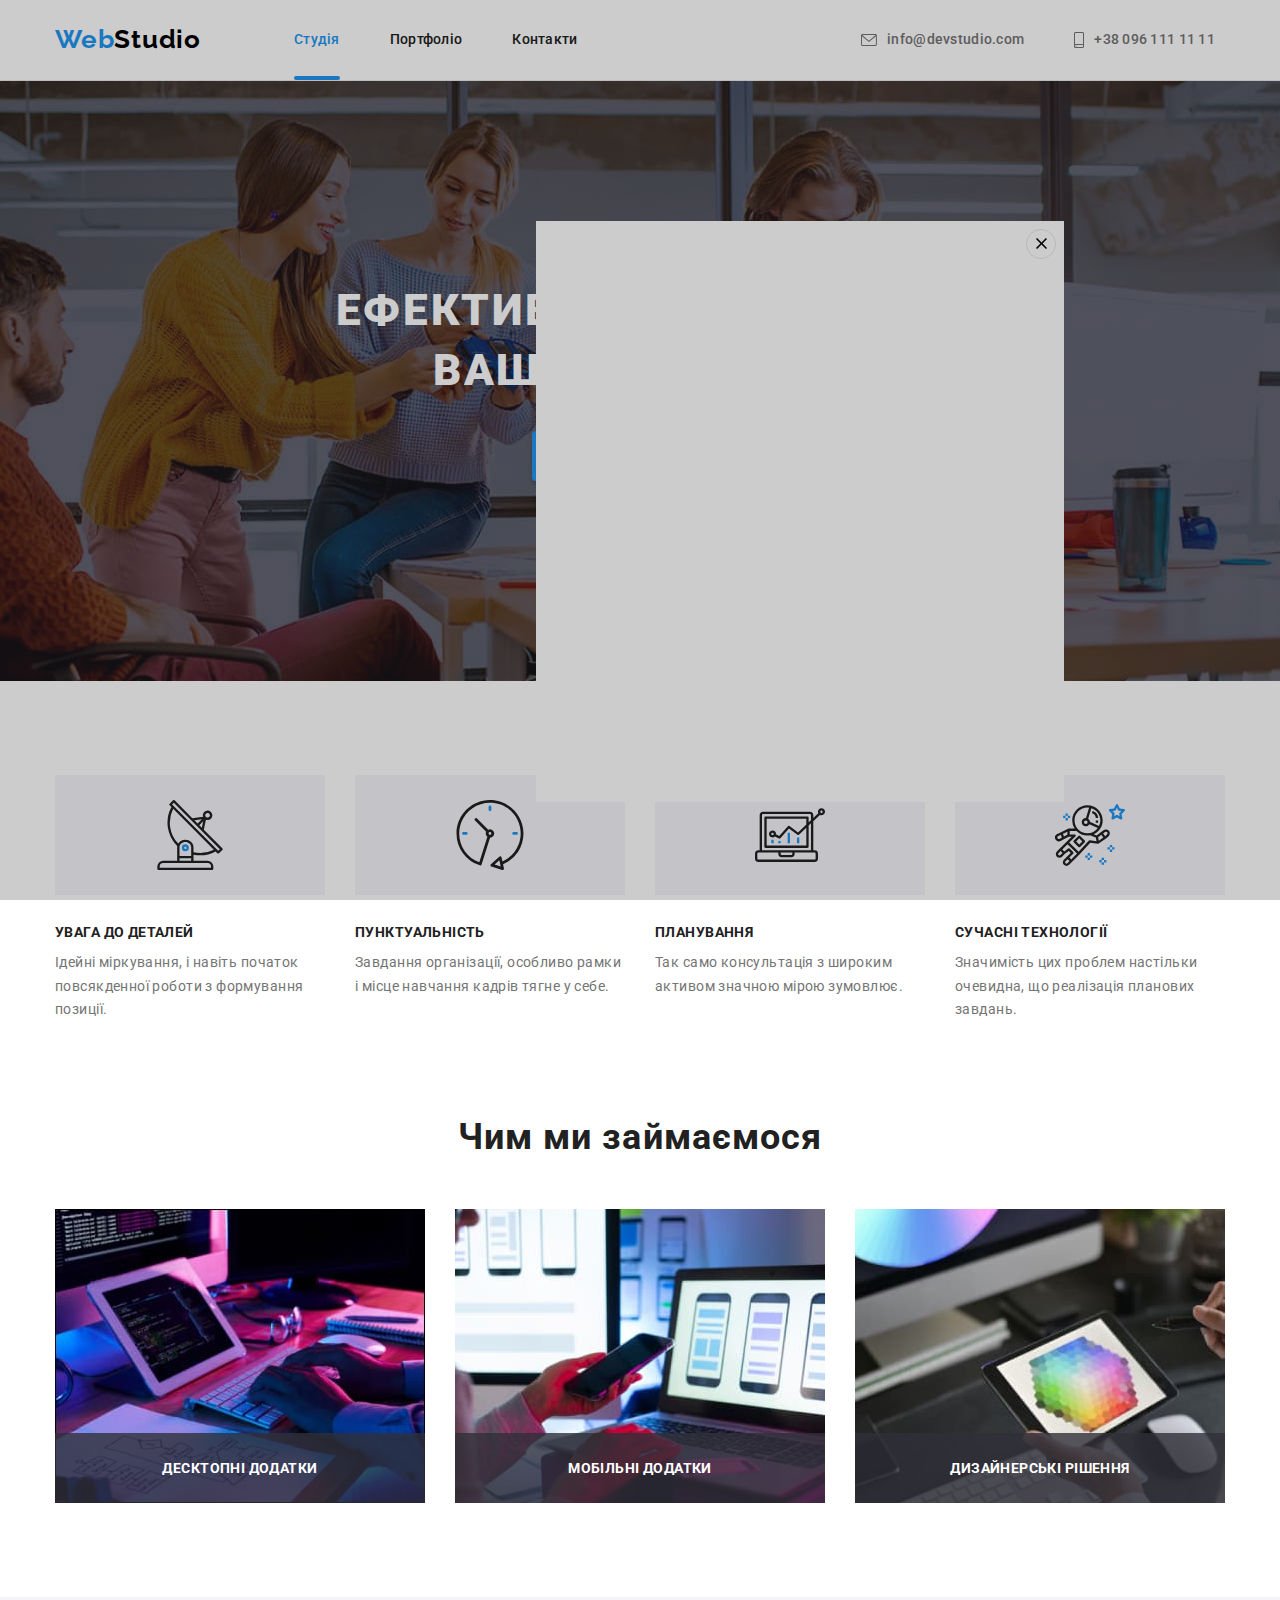
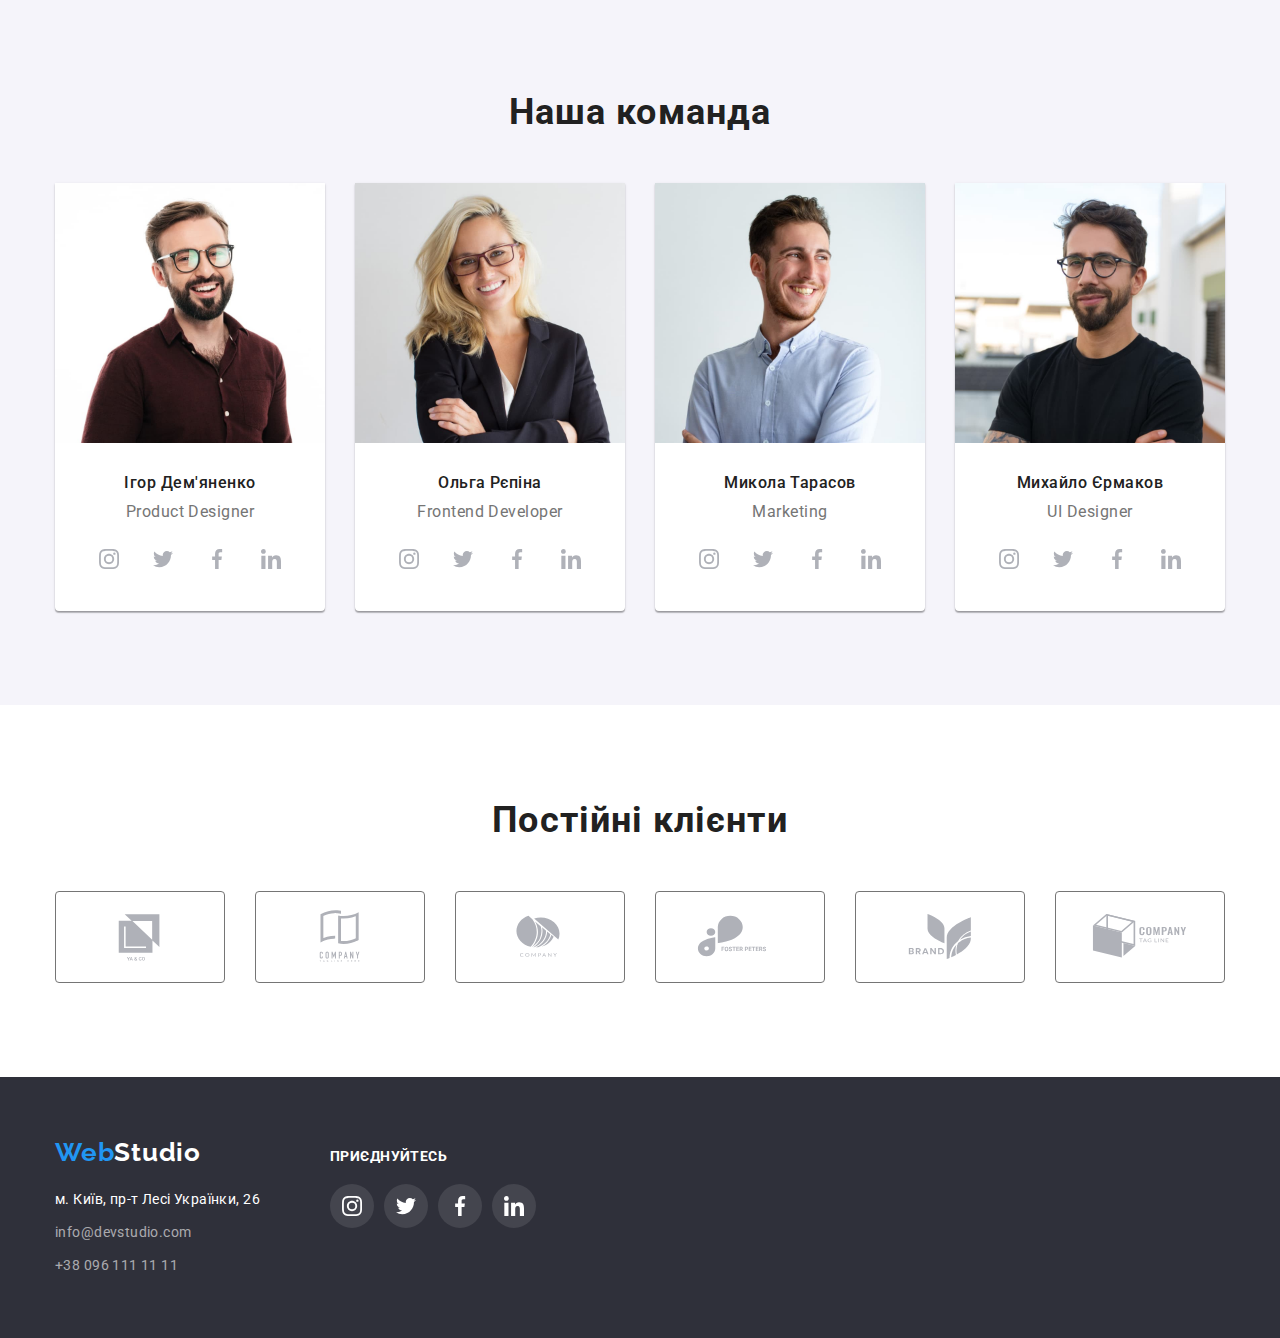
==== commit 20dc9728: "Modal window added" ====
--- a/index.html
+++ b/index.html
@@ -577,10 +577,10 @@
       </div>
     </footer>
         <!-- modal window -->
-        <div class="backdrop"></div>
+        <div class="backdrop is-hidden"></div>
         <div class="modal">
     <button class="close-btn" type="button"><svg class="modal-icon" width="18" height="18">
-      <use href="./images/icons/close.svg#icon-close"></use>
+      <use href="./images/icons.svg#icon-close"></use>
     </svg></button>
     <script src="./js/header-scroll.js"></script>
         </div>
--- a/css/styles.css
+++ b/css/styles.css
@@ -770,7 +770,17 @@
   height: 100%;
   background-color: rgba(0, 0, 0, 0.2);
   z-index: var(--idx-backdrop);
-}
+  opacity: 1;
+  visibility: visible;
+  pointer-events: initial;
+  /* backdrop-filter: blur(2px); */
+}
+
+/* .backdrop.is-hidden {
+  opacity: 0;
+  visibility: hidden;
+  pointer-events: none;
+} */
 
 .modal {
   position: absolute;
@@ -794,13 +804,11 @@
   display: flex;
   align-items: center;
   justify-content: center;
-  fill: var(--main-color);
   background-color: transparent;
   border-radius: 50%;
-  background: var(--main-white-color);
   border: 1px solid rgba(0, 0, 0, 0.1);
 }
 
 .modal-icon {
-  stroke: var(--main-color);
+  fill: #000000;
 }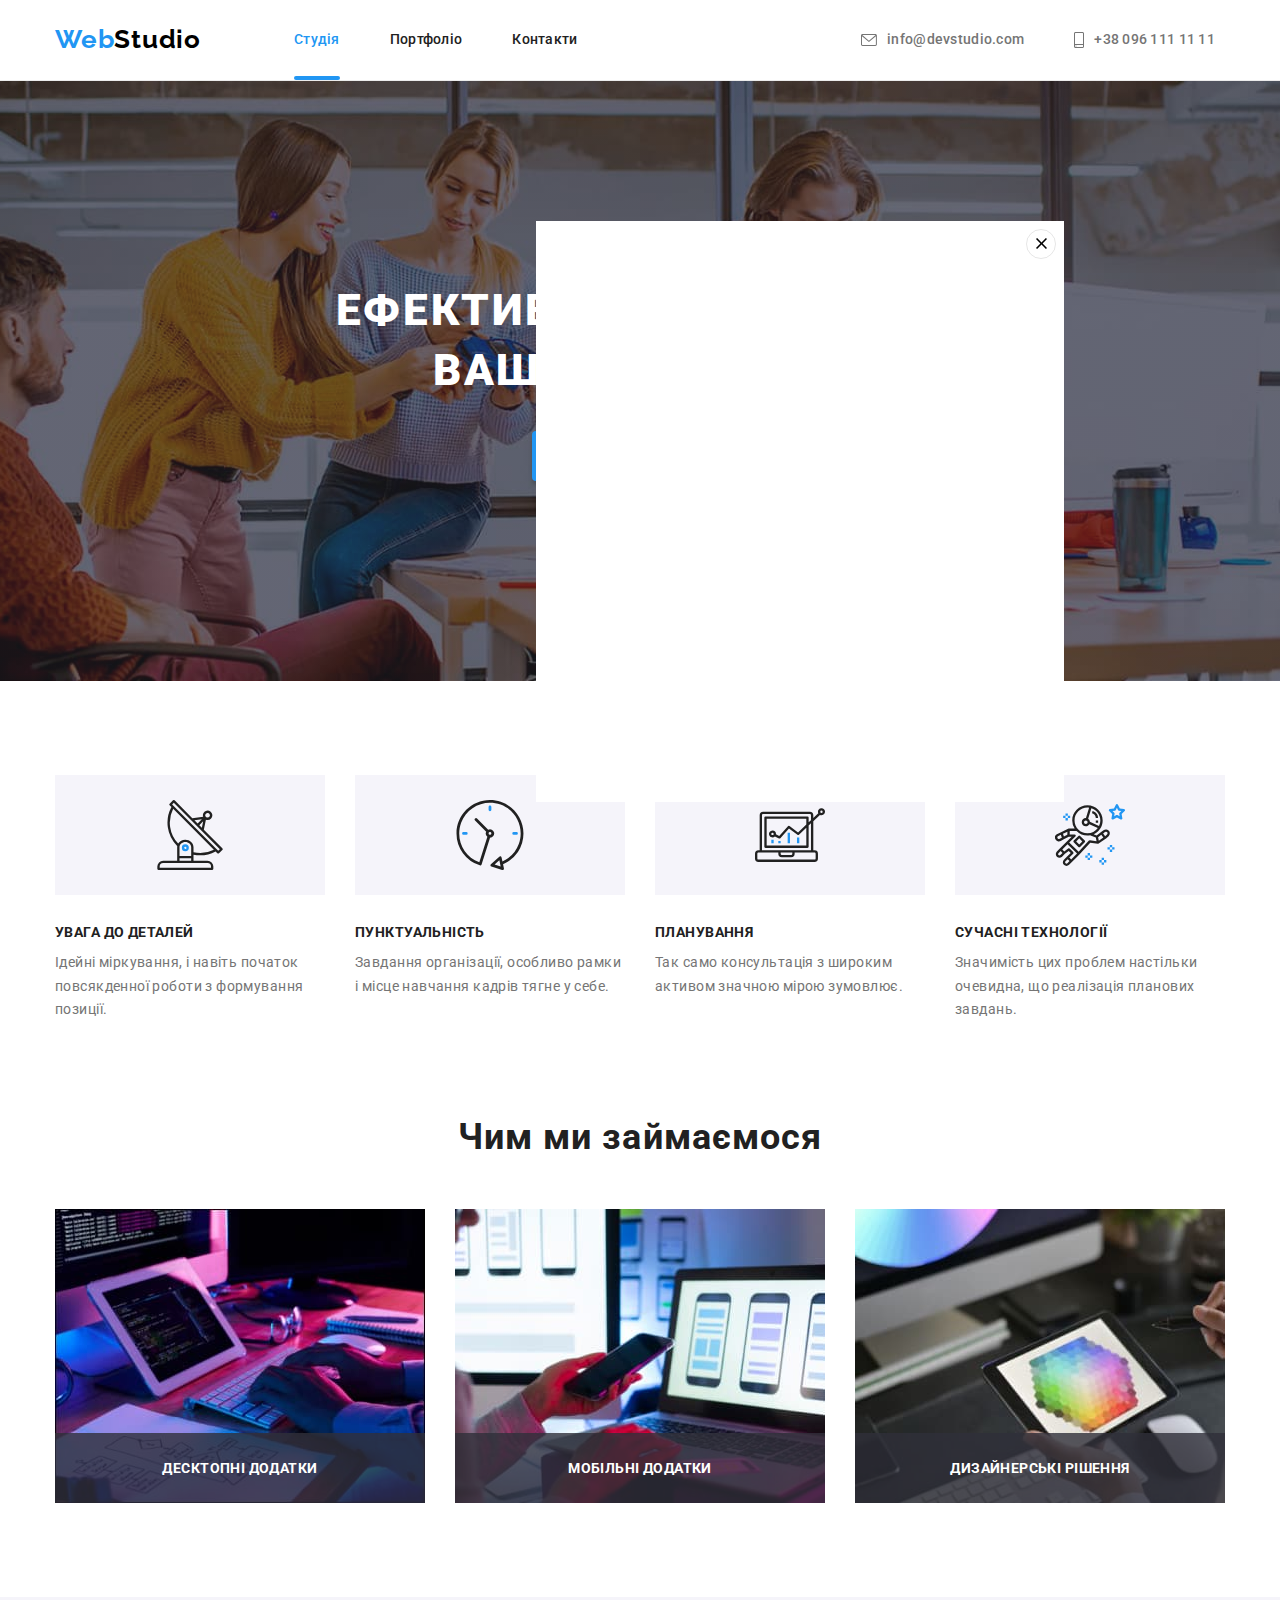
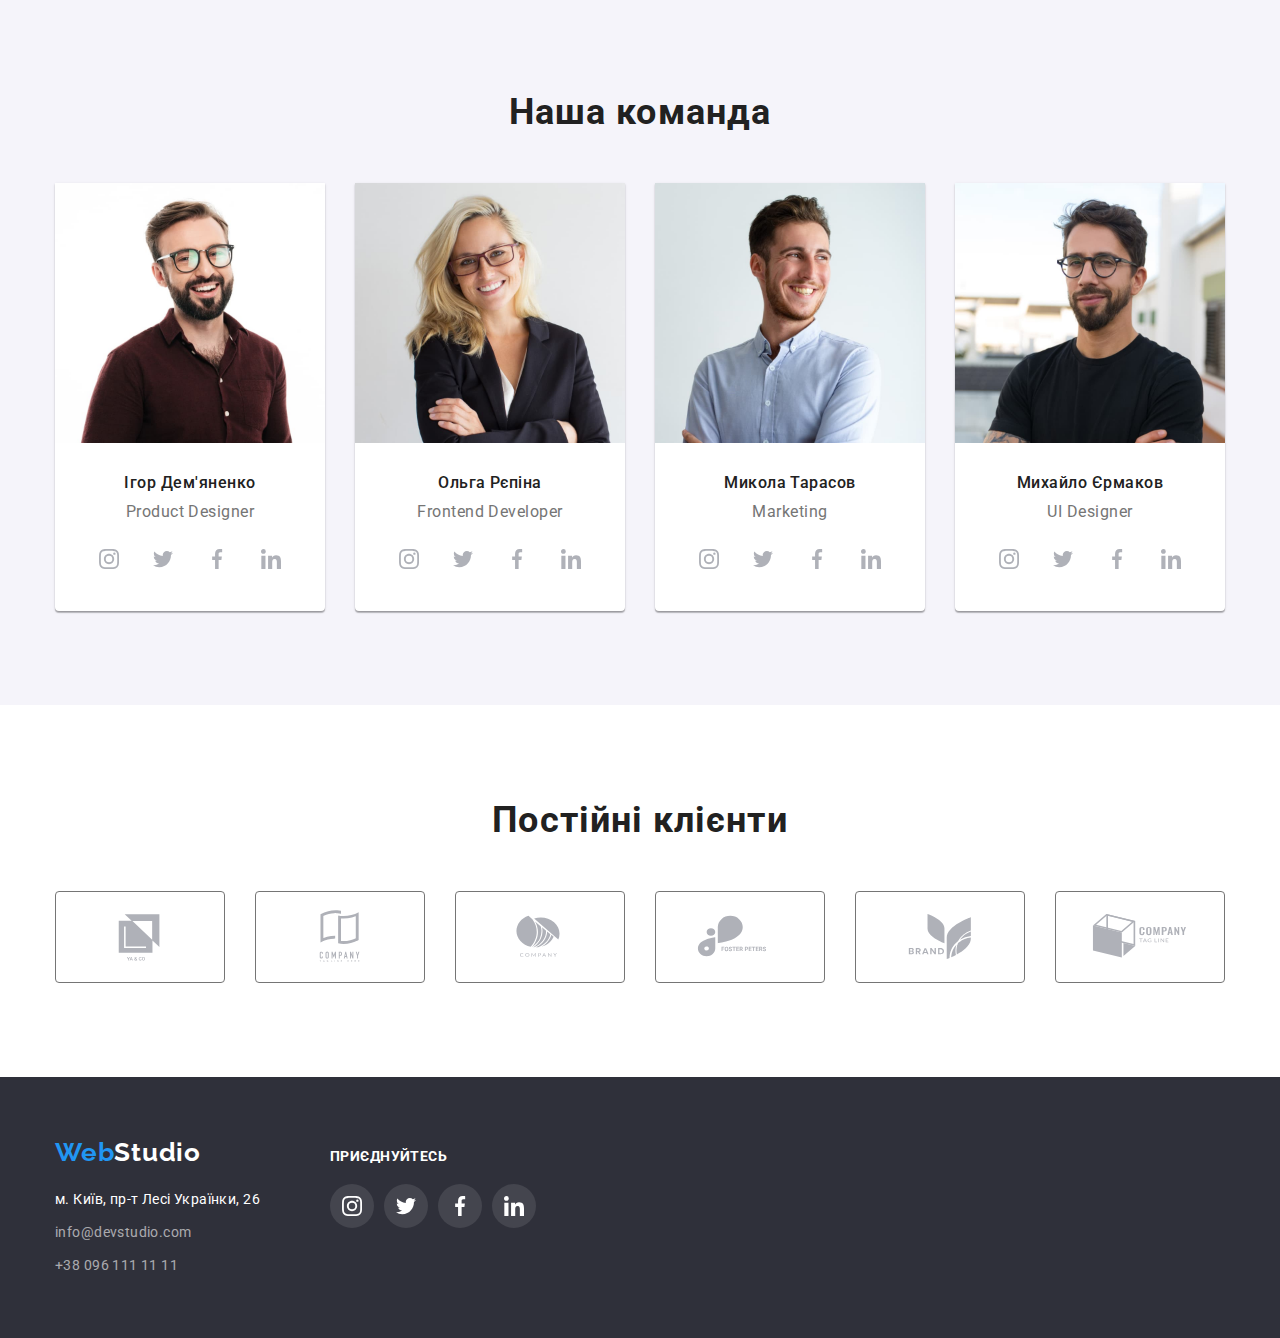
==== commit c884c444: "Modal commit" ====
--- a/index.html
+++ b/index.html
@@ -74,7 +74,7 @@
       <section class="hero">
         <div class="container hero-container">
           <h1 class="hero-sign">Ефективні рішення для вашого бізнесу</h1>
-          <button type="button" class="button preliminary-btn">
+          <button type="button" class="button preliminary-btn" data-modal-open>
             Замовити послугу
           </button>
         </div>
@@ -577,14 +577,14 @@
       </div>
     </footer>
         <!-- modal window -->
-        <div class="backdrop is-hidden"></div>
+        <div class="backdrop is-hidden" data-modal></div>
         <div class="modal">
-    <button class="close-btn" type="button"><svg class="modal-icon" width="18" height="18">
+    <button class="close-btn" type="button" data-modal-close><svg class="modal-icon" width="18" height="18">
       <use href="./images/icons.svg#icon-close"></use>
     </svg></button>
-    <script src="./js/header-scroll.js"></script>
         </div>
       </div>
     
+    <script src="./js/modal.js"></script>
   </body>
 </html>
--- a/css/styles.css
+++ b/css/styles.css
@@ -769,18 +769,18 @@
   width: 100%;
   height: 100%;
   background-color: rgba(0, 0, 0, 0.2);
-  z-index: var(--idx-backdrop);
+  /* z-index: var(--idx-backdrop); */
   opacity: 1;
   visibility: visible;
   pointer-events: initial;
   /* backdrop-filter: blur(2px); */
 }
 
-/* .backdrop.is-hidden {
+.backdrop.is-hidden {
   opacity: 0;
   visibility: hidden;
   pointer-events: none;
-} */
+}
 
 .modal {
   position: absolute;
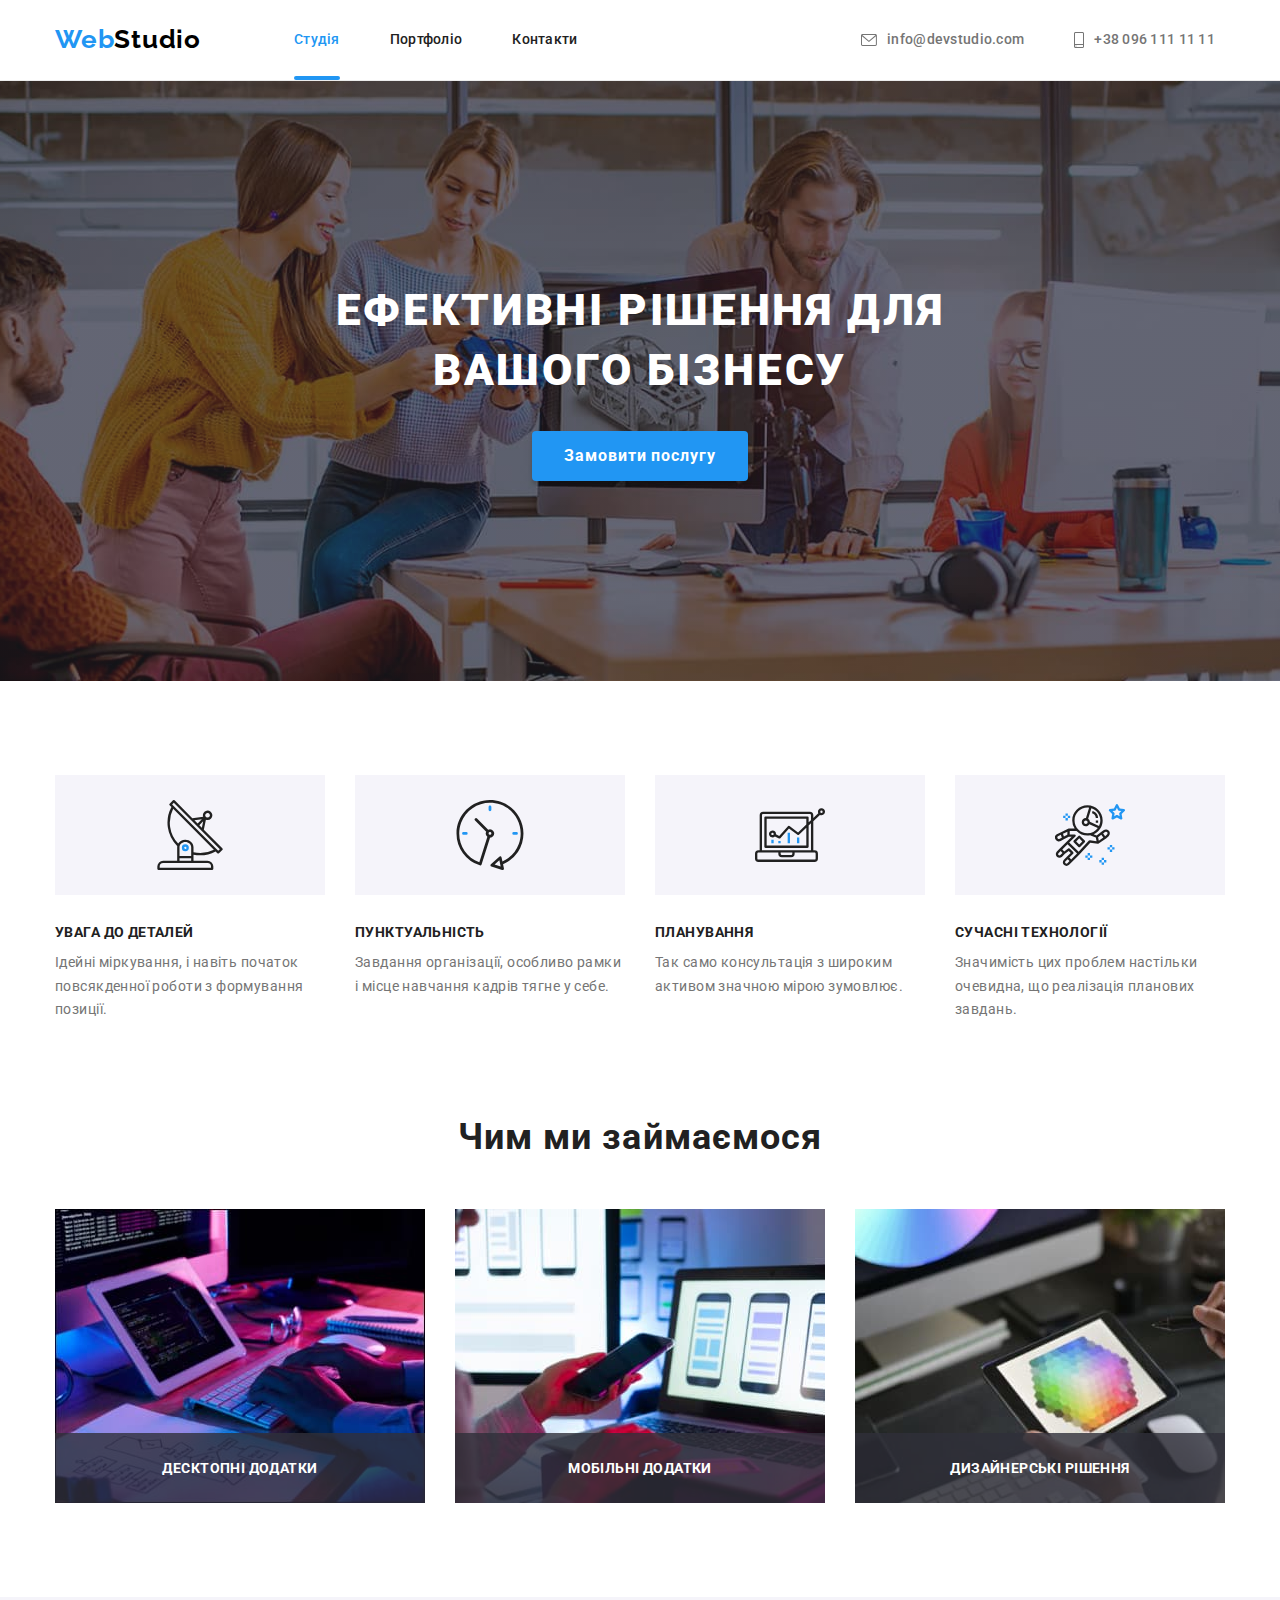
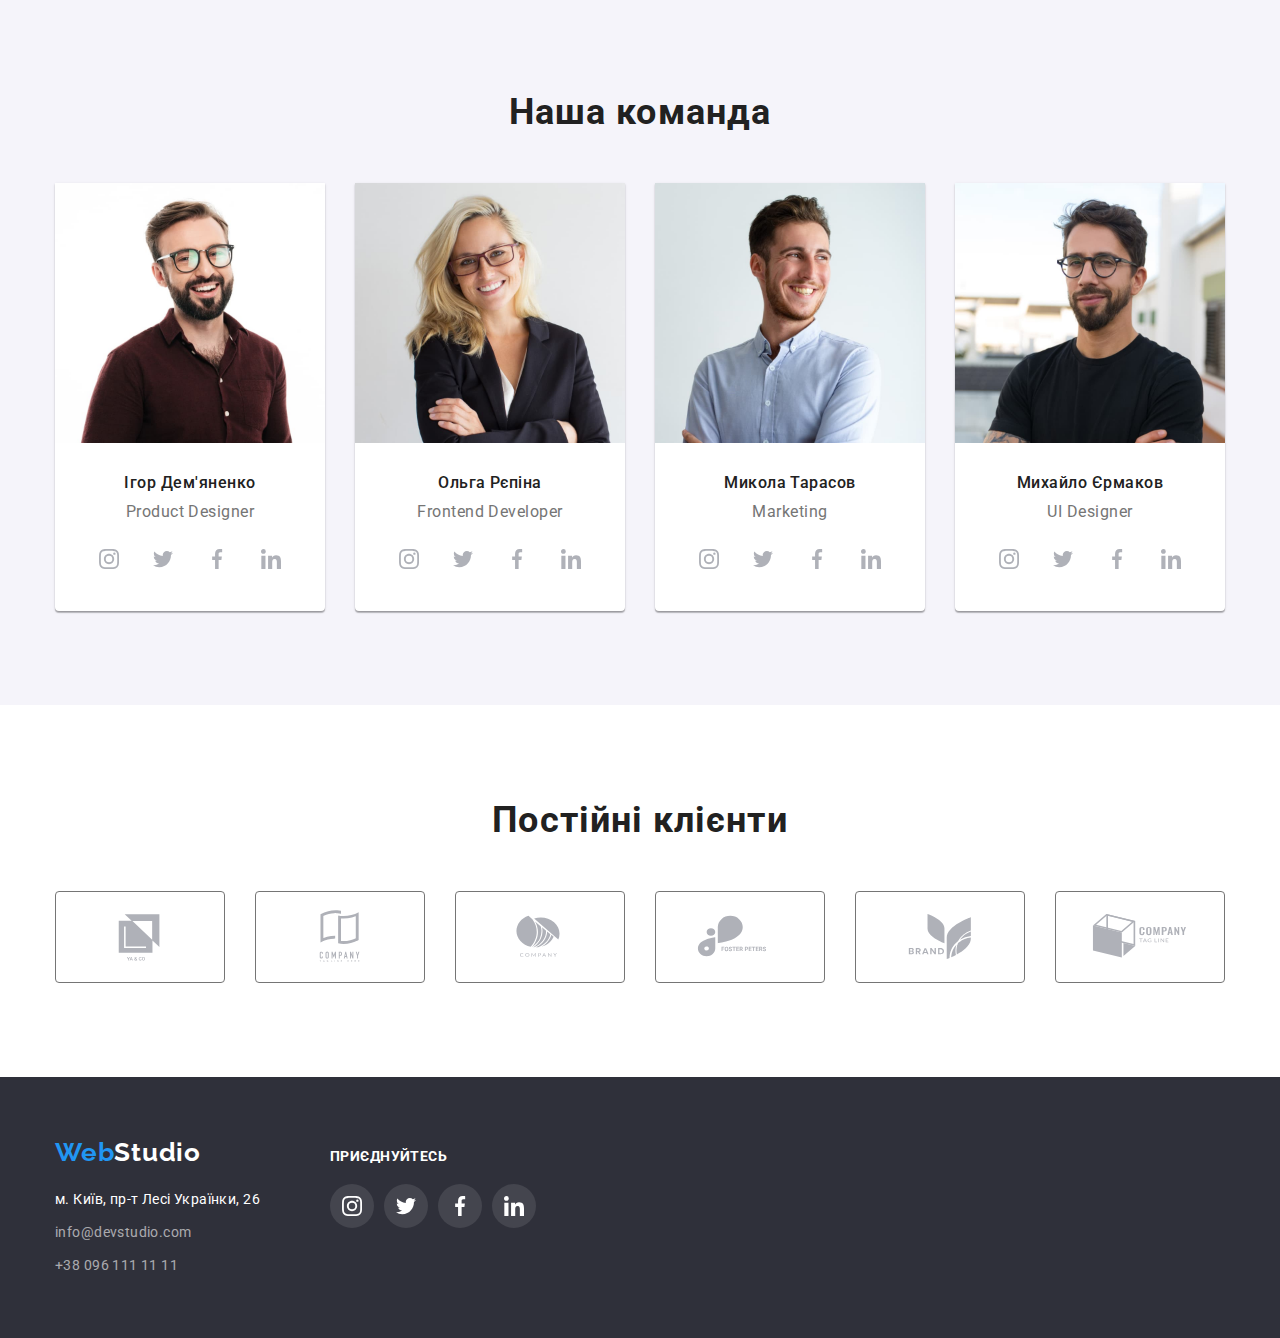
==== commit eebcb0d2: "HW5 mistakes commit" ====
--- a/index.html
+++ b/index.html
@@ -577,7 +577,7 @@
       </div>
     </footer>
         <!-- modal window -->
-        <div class="backdrop is-hidden" data-modal></div>
+        <div class="backdrop is-hidden" data-modal>
         <div class="modal">
     <button class="close-btn" type="button" data-modal-close><svg class="modal-icon" width="18" height="18">
       <use href="./images/icons.svg#icon-close"></use>
--- a/css/styles.css
+++ b/css/styles.css
@@ -13,7 +13,8 @@
   --main-background: #F5F5F5;
   --main-font: 'Roboto', sans-serif;
   --second-font: 'Raleway', sans-serif;
-  --slow-transform: color 250ms cubic-bezier(0.4, 0, 0.2, 1);
+  --slow-transform: 250ms;
+  --trans-timing: cubic-bezier(0.4, 0, 0.2, 1);
   --idx-backdrop: 1000;
 }
 
@@ -132,7 +133,9 @@
 
 .site-nav .link {
   color: var(--main-color);
-  transition: color var(--slow-transform);
+  transition-property: color, transform;
+  transition-duration: var(--slow-transform);
+  transition-timing-function: var(--trans-timing);
 }
 
 .header-nav-link {
@@ -162,7 +165,9 @@
   display: flex;
   align-items: center;
   justify-content: center;
-  transition: color var(--slow-transform);
+  transition-property: color, transform;
+  transition-duration: var(--slow-transform);
+  transition-timing-function: var(--trans-timing);
 }
 
 .contact-container {
@@ -182,7 +187,9 @@
 .contact-item-icon {
   margin-right: 10px;
   fill: var(--second-color);
-  transition: fill var(--slow-transform);
+  transition-property: fill, transform;
+  transition-duration: var(--slow-transform);
+  transition-timing-function: var(--trans-timing);
 
 }
 
@@ -214,7 +221,9 @@
 
 .site-nav .link.current {
   color: var(--active-color);
-  transition: color var(--slow-transform);
+  transition-property: color, transform;
+  transition-duration: var(--slow-transform);
+  transition-timing-function: var(--trans-timing);
 }
 
 .site-nav {
@@ -278,7 +287,9 @@
   color: var(--main-white-color);
   background-color: var(--active-color);
   box-shadow: 0px 4px 4px rgba(0, 0, 0, 0.15);
-  transition: color var(--slow-transform);
+  transition-property: color, transform;
+  transition-duration: var(--slow-transform);
+  transition-timing-function: var(--trans-timing);
 
   display: block;
   margin-left: auto;
@@ -436,7 +447,9 @@
   align-items: center;
   justify-content: center;
   color: var(--icons-color);
-  transition: color var(--slow-transform);
+  transition-property: color, transform;
+  transition-duration: var(--slow-transform);
+  transition-timing-function: var(--trans-timing);
   flex-basis: calc((100% - 10px) / 4);
 }
 
@@ -445,7 +458,9 @@
   width: 44px;
   height: 44px;
   fill: var(--icons-color);
-  transition: var(--slow-fill-transform);
+  transition-property: fill;
+  transition-duration: var(--slow-transform);
+  transition-timing-function: var(--trans-timing);
 }
 
 .team-icons-items {
@@ -455,6 +470,9 @@
   align-items: center;
   justify-content: center;
   fill: var(--icons-color);
+  transition-property: fill, transform;
+  transition-duration: var(--slow-transform);
+  transition-timing-function: var(--trans-timing);
 }
 
 .team-icons-items:hover,
@@ -501,14 +519,18 @@
 
 .client-items {
   fill: var(--icons-color);
-  transition: fill var(--slow-transform);
+  transition-property: fill, transform;
+  transition-duration: var(--slow-transform);
+  transition-timing-function: var(--trans-timing);
 }
 
 .clients-icons-items {
   border: 1px solid var(--second-color);
   border-radius: 4px;
   fill: var(--icons-color);
-  transition: color var(--slow-transform), fill var(--slow-transform);
+  transition-property: fill, color;
+  transition-duration: var(--slow-transform);
+  transition-timing-function: var(--trans-timing);
   display: flex;
   align-items: center;
   justify-content: center;
@@ -545,7 +567,9 @@
   background: var(--button-color);
   /* box-shadow: 0px 3px 1px rgba(0, 0, 0, 0.1), 0px 1px 2px rgba(0, 0, 0, 0.08), 0px 2px 2px rgba(0, 0, 0, 0.12); */
   padding: 6px 22px;
-  transition: color var(--slow-transform), background-color var(--slow-transform);
+  transition-property: color, background-color;
+  transition-duration: var(--slow-transform);
+  transition-timing-function: var(--trans-timing);
 }
 
 .filter-btn:hover,
@@ -572,7 +596,9 @@
 
 .projects {
   background-color: var(--main-white-color);
-  transition: background-color var(--slow-transform);
+  /* transition-property: background-color;
+  transition-duration: var(--slow-transform);
+  transition-timing-function: var(--trans-timing); */
   display: flex;
   flex-wrap: wrap;
   align-items: center;
@@ -593,6 +619,9 @@
 
   transform: translateY(100%);
   transition: transform 250ms cubic-bezier(0.4, 0, 0.2, 1);
+  /* transition-property: background-color;
+  transition-duration: var(--slow-fill-transform);
+  transition-timing-function: var(--trans-timing); */
 }
 
 .projects-item:hover .projects-overlay {
@@ -630,7 +659,7 @@
   line-height: calc(28 / 18);
   letter-spacing: 0.03em;
   color: var(--main-white-color);
-  background-color: var(--active-color);
+  /* background-color: var(--active-color); */
   padding: 63px 24px;
 }
 
@@ -676,7 +705,9 @@
 
 .address-list .location {
   color: var(--main-white-color);
-  transition: color var(--slow-transform);
+  transition-property: color, transform;
+  transition-duration: var(--slow-transform);
+  transition-timing-function: var(--trans-timing);
 }
 
 /* a[href*="goo.gl"] {
@@ -690,7 +721,9 @@
 
 .address-style {
   color: rgba(255, 255, 255, 0.6);
-  transition: color var(--slow-transform);
+  transition-property: color;
+  transition-duration: var(--slow-transform);
+  transition-timing-function: var(--trans-timing);
 
 }
 
@@ -730,6 +763,14 @@
   display: flex;
   align-items: center;
   justify-content: center;
+  transition-property: background-color, transform;
+  transition-duration: var(--slow-transform);
+  transition-timing-function: var(--trans-timing);
+}
+
+.footer-icons-items:focus {
+  background-color: var(--active-color);
+  border-radius: 50%;
 }
 
 .footer-social-item:not(:last-child) {
@@ -739,7 +780,9 @@
 .footer-social-item {
   border-radius: 50%;
   background: rgba(255, 255, 255, 0.1);
-  transition: background-color var(--slow-transform);
+  transition-property: background-color, transform;
+  transition-duration: var(--slow-transform);
+  transition-timing-function: var(--trans-timing);
 }
 
 .footer-social-item:hover {
@@ -748,7 +791,9 @@
 
 .footer-team-icons {
   fill: var(--main-white-color);
-  transition: fill var(--slow-transform);
+  transition-property: fill, background-color;
+  transition-duration: var(--slow-transform);
+  transition-timing-function: var(--trans-timing);
 }
 
 .footer-team-icons:hover,
@@ -756,10 +801,7 @@
   fill: var(--main-white-color);
 }
 
-.footer-icons-items:focus {
-  background-color: var(--active-color);
-  border-radius: 50%;
-}
+
 
 /* modal window */
 .backdrop {
@@ -769,11 +811,10 @@
   width: 100%;
   height: 100%;
   background-color: rgba(0, 0, 0, 0.2);
-  /* z-index: var(--idx-backdrop); */
   opacity: 1;
   visibility: visible;
   pointer-events: initial;
-  /* backdrop-filter: blur(2px); */
+  backdrop-filter: blur(1px);
 }
 
 .backdrop.is-hidden {
@@ -784,13 +825,11 @@
 
 .modal {
   position: absolute;
-  width: 50%;
-  height: 50%;
-  transform: translate(0%, 0%);
+  left: 50%;
+  top: 50%;
+  transform: translate(-50%, -50%);
   width: 528px;
   height: 581px;
-  left: 536px;
-  top: 221px;
   background-color: var(--main-white-color);
 }
 
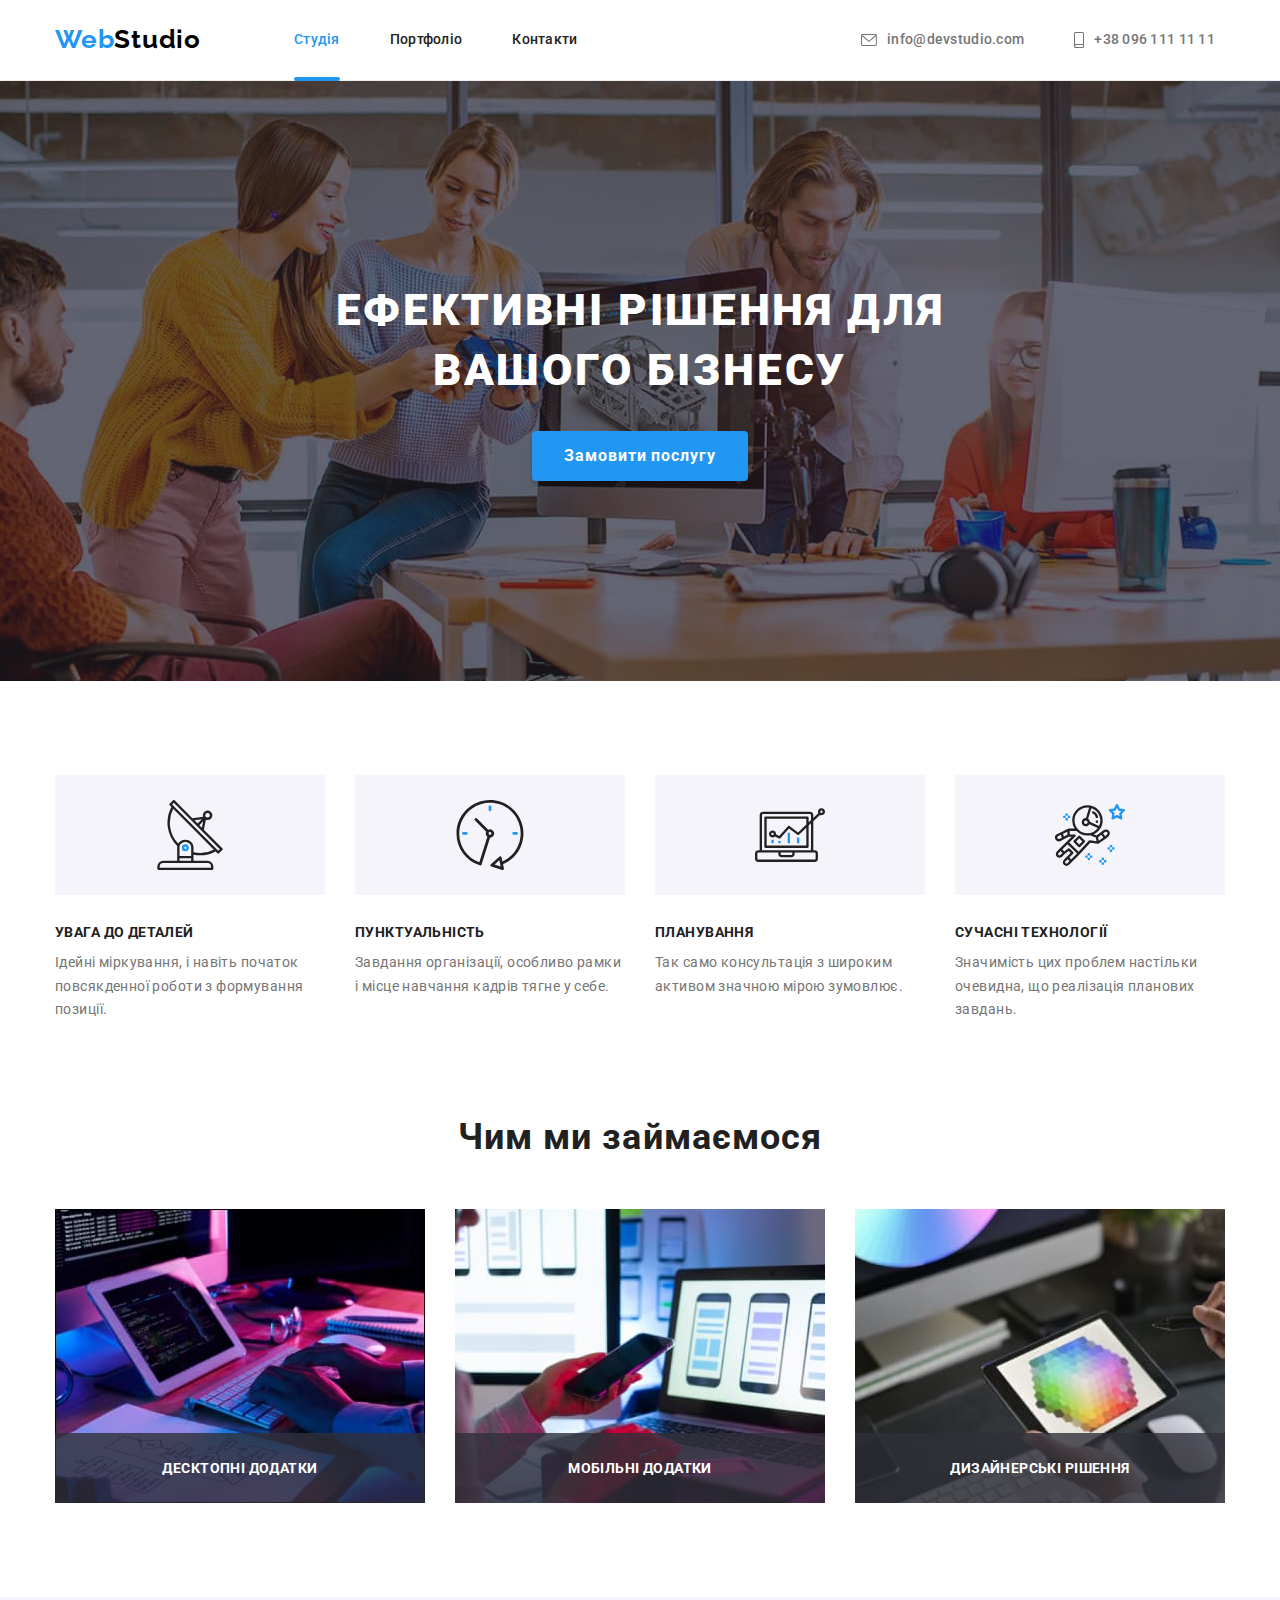
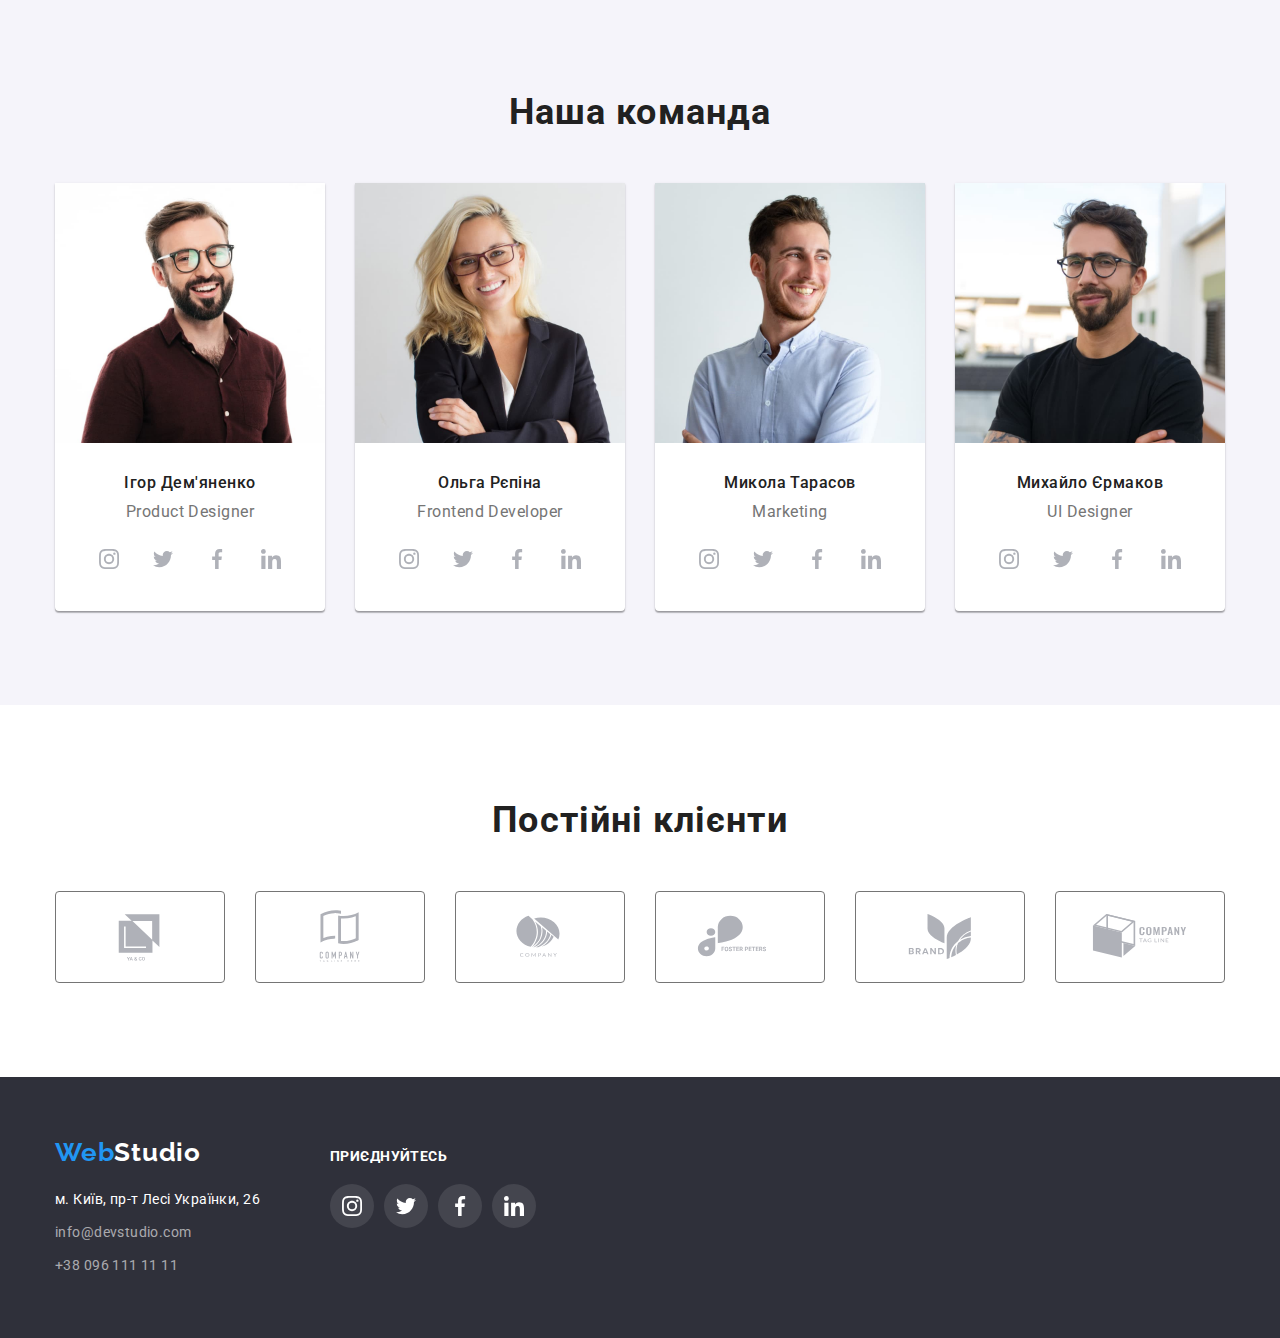
==== commit 1577a045: "HW5 mistakes check-up" ====
--- a/index.html
+++ b/index.html
@@ -79,7 +79,7 @@
           </button>
         </div>
       </section>
-
+      
       <!-- specialty -->
       <section class="section specialty">
         <div class="container">
--- a/css/styles.css
+++ b/css/styles.css
@@ -18,7 +18,7 @@
   --idx-backdrop: 1000;
 }
 
-* ::after,
+::after,
 ::before {
   box-sizing: inherit;
 }
@@ -133,7 +133,8 @@
 
 .site-nav .link {
   color: var(--main-color);
-  transition-property: color, transform;
+  transition-property: color;
+  /* transition-property: color, transform; */
   transition-duration: var(--slow-transform);
   transition-timing-function: var(--trans-timing);
 }
@@ -156,8 +157,9 @@
   border-radius: 2px;
   background-color: var(--active-color);
   position: absolute;
-  bottom: 0;
+  bottom: -1px;
   left: 0;
+  /* margin-bottom: -1px; */
 }
 
 .contact {
@@ -165,7 +167,7 @@
   display: flex;
   align-items: center;
   justify-content: center;
-  transition-property: color, transform;
+  transition-property: color;
   transition-duration: var(--slow-transform);
   transition-timing-function: var(--trans-timing);
 }
@@ -187,7 +189,7 @@
 .contact-item-icon {
   margin-right: 10px;
   fill: var(--second-color);
-  transition-property: fill, transform;
+  transition-property: fill;
   transition-duration: var(--slow-transform);
   transition-timing-function: var(--trans-timing);
 
@@ -221,7 +223,7 @@
 
 .site-nav .link.current {
   color: var(--active-color);
-  transition-property: color, transform;
+  transition-property: color;
   transition-duration: var(--slow-transform);
   transition-timing-function: var(--trans-timing);
 }
@@ -287,7 +289,7 @@
   color: var(--main-white-color);
   background-color: var(--active-color);
   box-shadow: 0px 4px 4px rgba(0, 0, 0, 0.15);
-  transition-property: color, transform;
+  transition-property: background-color;
   transition-duration: var(--slow-transform);
   transition-timing-function: var(--trans-timing);
 
@@ -409,6 +411,9 @@
   letter-spacing: 0.03em;
   text-align: center;
   background: var(--button-color);
+  /* transition-property: background;
+  transition-duration: var(--slow-transform);
+  transition-timing-function: var(--trans-timing); */
   padding-top: 94px;
 }
 
@@ -427,6 +432,9 @@
   box-shadow: 0px 1px 3px rgba(0, 0, 0, 0.12), 0px 1px 1px rgba(0, 0, 0, 0.14), 0px 2px 1px rgba(0, 0, 0, 0.2);
   border-radius: 0px 0px 4px 4px;
   flex-basis: calc((100% - 30px) / 4);
+  /* transition-property: background-color;
+  transition-duration: var(--slow-transform);
+  transition-timing-function: var(--trans-timing); */
 }
 
 .team-item:not(:last-child) {
@@ -446,10 +454,10 @@
   display: flex;
   align-items: center;
   justify-content: center;
-  color: var(--icons-color);
-  transition-property: color, transform;
-  transition-duration: var(--slow-transform);
-  transition-timing-function: var(--trans-timing);
+  /* color: var(--icons-color); */
+  /* transition-property: color, transform;
+  transition-duration: var(--slow-transform);
+  transition-timing-function: var(--trans-timing); */
   flex-basis: calc((100% - 10px) / 4);
 }
 
@@ -457,10 +465,10 @@
 .team-social-items {
   width: 44px;
   height: 44px;
-  fill: var(--icons-color);
-  transition-property: fill;
-  transition-duration: var(--slow-transform);
-  transition-timing-function: var(--trans-timing);
+  /* fill: var(--icons-color); */
+  /* transition-property: fill;
+  transition-duration: var(--slow-transform);
+  transition-timing-function: var(--trans-timing); */
 }
 
 .team-icons-items {
@@ -470,7 +478,8 @@
   align-items: center;
   justify-content: center;
   fill: var(--icons-color);
-  transition-property: fill, transform;
+  border-radius: 50%;
+  transition-property: fill, background-color;
   transition-duration: var(--slow-transform);
   transition-timing-function: var(--trans-timing);
 }
@@ -478,7 +487,7 @@
 .team-icons-items:hover,
 .team-icons-items:focus {
   fill: var(--main-white-color);
-  border-radius: 50%;
+  /* border-radius: 50%; */
   background-color: var(--active-color);
 }
 
@@ -519,7 +528,7 @@
 
 .client-items {
   fill: var(--icons-color);
-  transition-property: fill, transform;
+  transition-property: fill;
   transition-duration: var(--slow-transform);
   transition-timing-function: var(--trans-timing);
 }
@@ -528,7 +537,7 @@
   border: 1px solid var(--second-color);
   border-radius: 4px;
   fill: var(--icons-color);
-  transition-property: fill, color;
+  transition-property: fill, color, border;
   transition-duration: var(--slow-transform);
   transition-timing-function: var(--trans-timing);
   display: flex;
@@ -567,7 +576,9 @@
   background: var(--button-color);
   /* box-shadow: 0px 3px 1px rgba(0, 0, 0, 0.1), 0px 1px 2px rgba(0, 0, 0, 0.08), 0px 2px 2px rgba(0, 0, 0, 0.12); */
   padding: 6px 22px;
-  transition-property: color, background-color;
+  /* transition-property: color, background-color, box-shadow; */
+  transition-property: color, box-shadow;
+
   transition-duration: var(--slow-transform);
   transition-timing-function: var(--trans-timing);
 }
@@ -618,7 +629,11 @@
   left: 0;
 
   transform: translateY(100%);
-  transition: transform 250ms cubic-bezier(0.4, 0, 0.2, 1);
+  transition-property: transform, background-color;
+  transition-duration: var(--slow-transform);
+  transition-timing-function: var(--trans-timing);
+
+  /* transition: transform 250ms cubic-bezier(0.4, 0, 0.2, 1); */
   /* transition-property: background-color;
   transition-duration: var(--slow-fill-transform);
   transition-timing-function: var(--trans-timing); */
@@ -639,6 +654,10 @@
   margin-bottom: 30px;
   margin-right: 30px;
   flex-basis: calc((100% - 30px * 2) / 3);
+  transition-property: box-shadow;
+  transition-duration: var(--slow-transform);
+  transition-timing-function: var(--trans-timing);
+
 }
 
 .projects-item:nth-child(3n+3) {
@@ -705,7 +724,7 @@
 
 .address-list .location {
   color: var(--main-white-color);
-  transition-property: color, transform;
+  transition-property: color;
   transition-duration: var(--slow-transform);
   transition-timing-function: var(--trans-timing);
 }
@@ -763,7 +782,7 @@
   display: flex;
   align-items: center;
   justify-content: center;
-  transition-property: background-color, transform;
+  transition-property: background-color;
   transition-duration: var(--slow-transform);
   transition-timing-function: var(--trans-timing);
 }
@@ -780,7 +799,7 @@
 .footer-social-item {
   border-radius: 50%;
   background: rgba(255, 255, 255, 0.1);
-  transition-property: background-color, transform;
+  transition-property: background-color;
   transition-duration: var(--slow-transform);
   transition-timing-function: var(--trans-timing);
 }
@@ -815,6 +834,10 @@
   visibility: visible;
   pointer-events: initial;
   backdrop-filter: blur(1px);
+  transition-property: opacity, visibility;
+  transition-duration: var(--slow-transform);
+  transition-timing-function: var(--trans-timing);
+
 }
 
 .backdrop.is-hidden {
@@ -830,6 +853,7 @@
   transform: translate(-50%, -50%);
   width: 528px;
   height: 581px;
+  border-radius: 4px;
   background-color: var(--main-white-color);
 }
 
